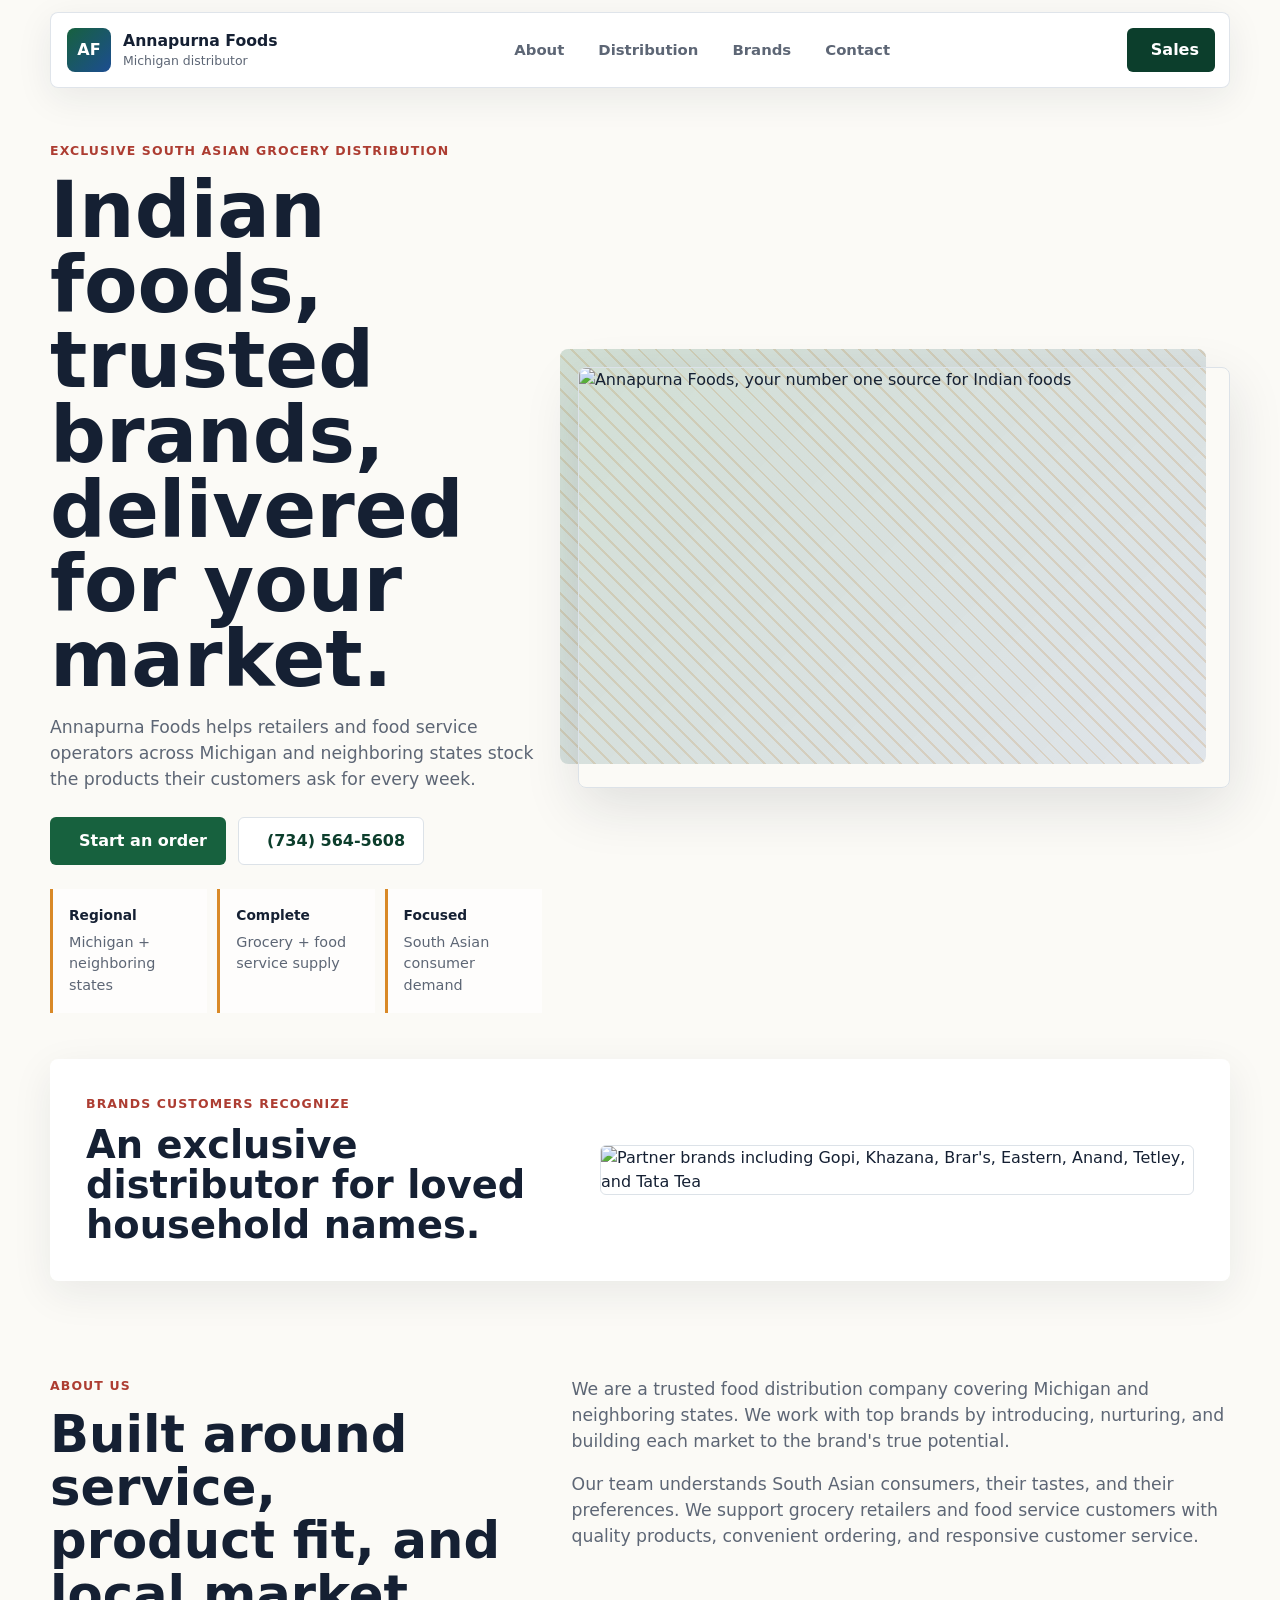
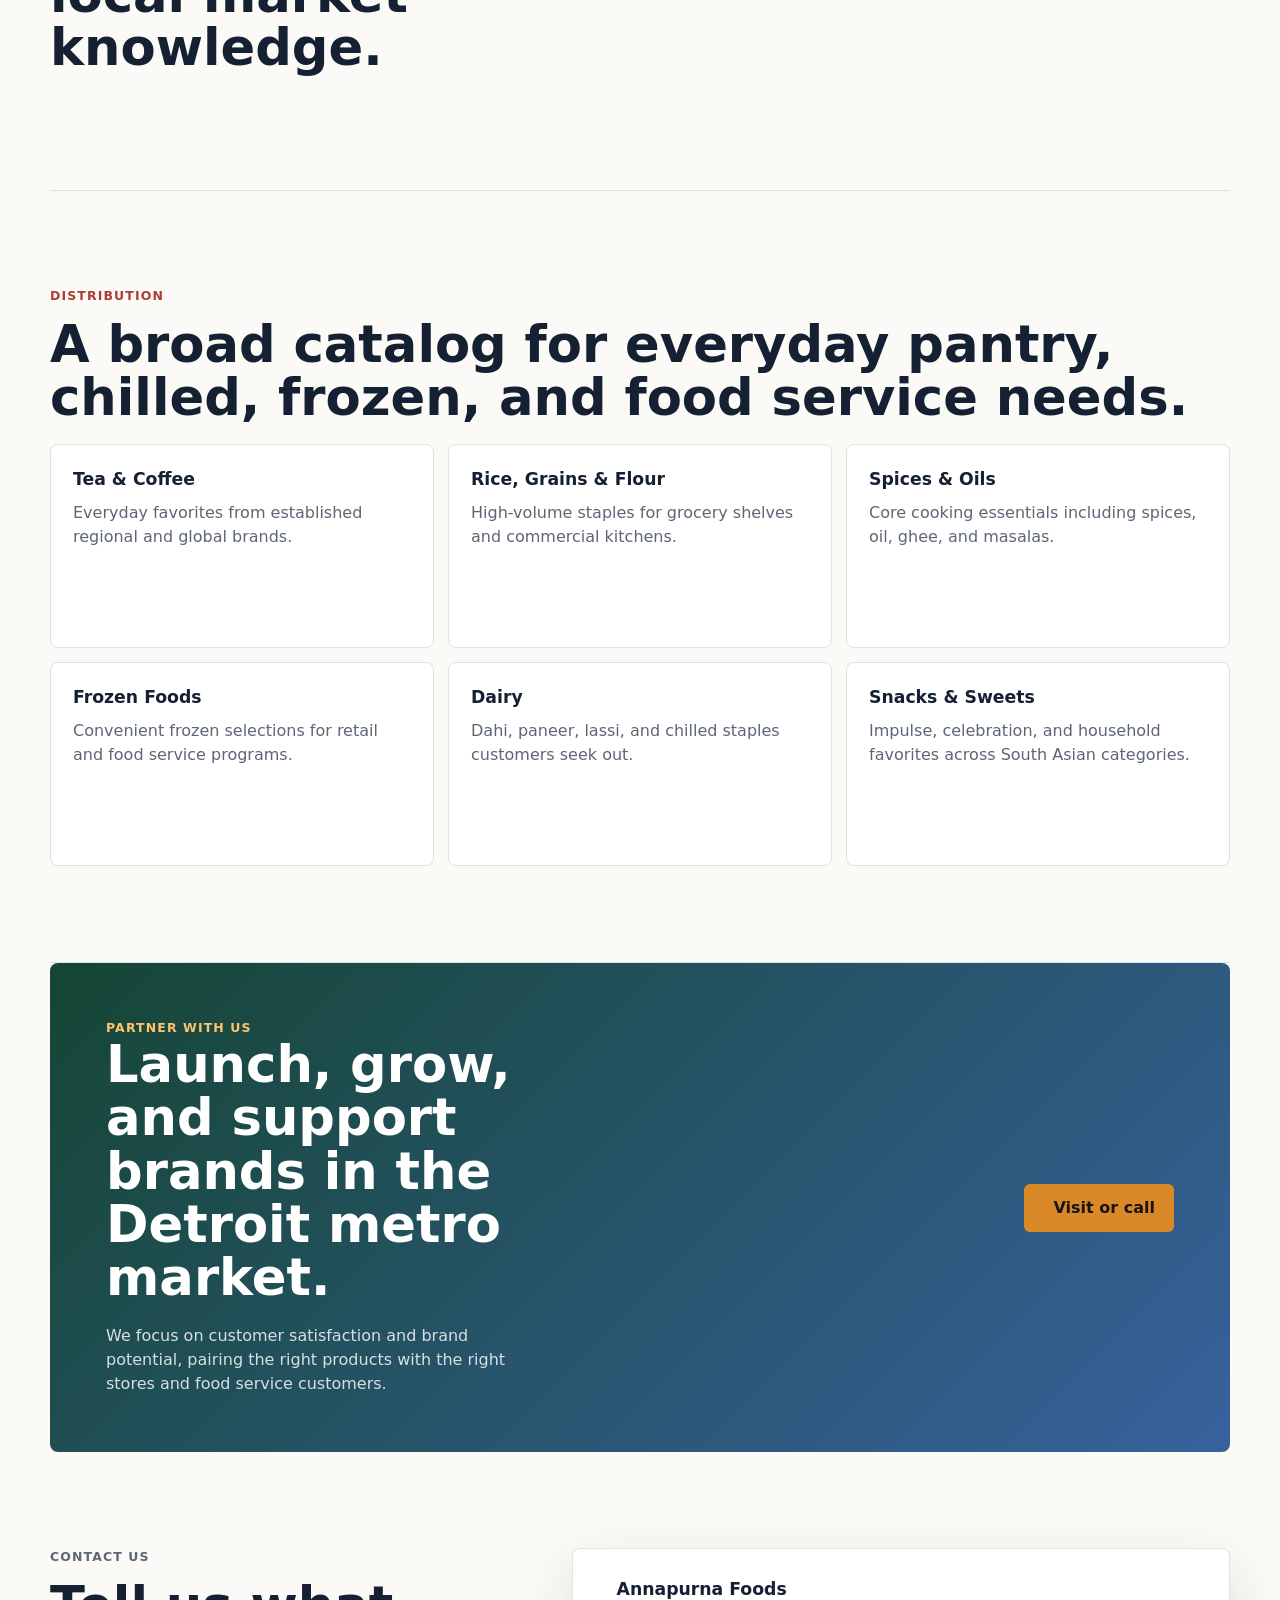
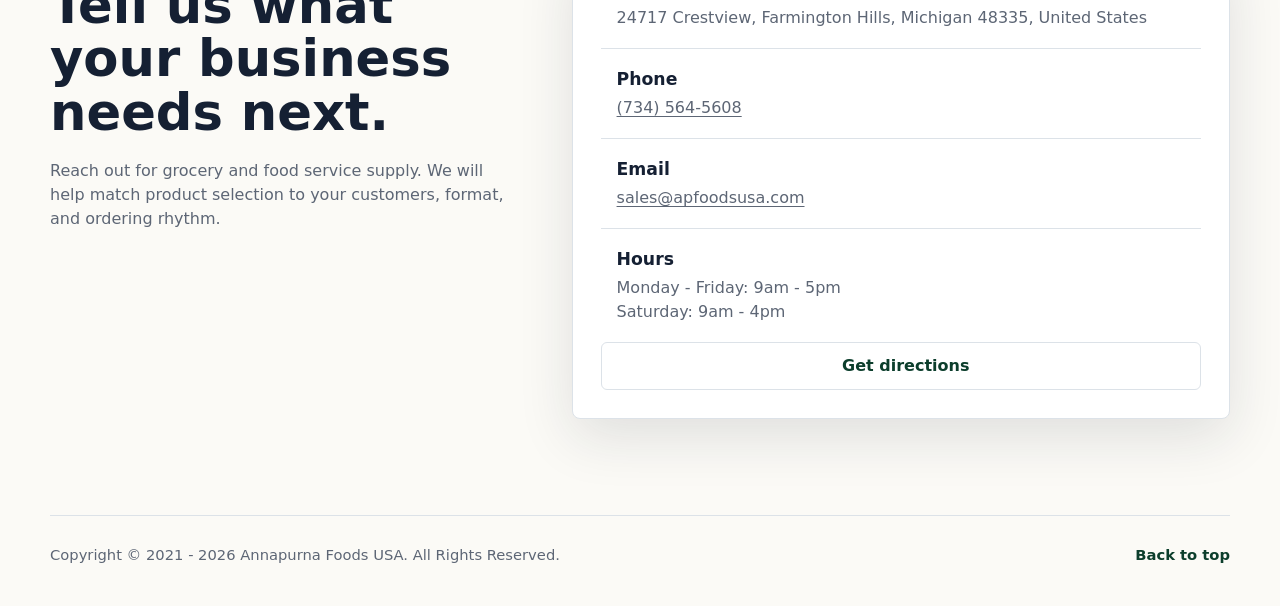
==== index.html @ 8f55b9b6 "Add files via upload" ====
<!doctype html>
<html lang="en">
  <head>
    <meta charset="utf-8" />
    <meta name="viewport" content="width=device-width, initial-scale=1" />
    <title>Annapurna Foods USA | South Asian Food Distribution</title>
    <meta
      name="description"
      content="Annapurna Foods USA distributes trusted South Asian grocery and food service brands across Michigan and neighboring states."
    />
    <link rel="preconnect" href="https://img1.wsimg.com" />
    <link rel="preconnect" href="https://unpkg.com" />
    <link rel="stylesheet" href="./styles.css" />
    <script src="https://unpkg.com/lucide@latest/dist/umd/lucide.min.js" defer></script>
    <script src="./script.js" defer></script>
  </head>
  <body>
    <header class="site-header" data-header>
      <a class="brand" href="#top" aria-label="Annapurna Foods USA home">
        <span class="brand-mark">AF</span>
        <span>
          <strong>Annapurna Foods</strong>
          <small>Michigan distributor</small>
        </span>
      </a>

      <button class="menu-toggle" type="button" aria-expanded="false" aria-controls="site-nav">
        <i data-lucide="menu" aria-hidden="true"></i>
        <span class="sr-only">Menu</span>
      </button>

      <nav class="site-nav" id="site-nav" aria-label="Primary navigation">
        <a href="#about">About</a>
        <a href="#distribution">Distribution</a>
        <a href="#partners">Brands</a>
        <a href="#contact">Contact</a>
      </nav>

      <a class="header-cta" href="mailto:sales@apfoodsusa.com">
        <i data-lucide="mail" aria-hidden="true"></i>
        Sales
      </a>
    </header>

    <main id="top">
      <section class="hero" aria-labelledby="hero-title">
        <div class="hero-copy">
          <p class="eyebrow">Exclusive South Asian grocery distribution</p>
          <h1 id="hero-title">Indian foods, trusted brands, delivered for your market.</h1>
          <p class="hero-lede">
            Annapurna Foods helps retailers and food service operators across Michigan and
            neighboring states stock the products their customers ask for every week.
          </p>
          <div class="hero-actions" aria-label="Primary actions">
            <a class="button button-primary" href="mailto:sales@apfoodsusa.com">
              <i data-lucide="send" aria-hidden="true"></i>
              Start an order
            </a>
            <a class="button button-secondary" href="tel:7345645608">
              <i data-lucide="phone" aria-hidden="true"></i>
              (734) 564-5608
            </a>
          </div>
          <dl class="hero-stats" aria-label="Service highlights">
            <div>
              <dt>Regional</dt>
              <dd>Michigan + neighboring states</dd>
            </div>
            <div>
              <dt>Complete</dt>
              <dd>Grocery + food service supply</dd>
            </div>
            <div>
              <dt>Focused</dt>
              <dd>South Asian consumer demand</dd>
            </div>
          </dl>
        </div>

        <div class="hero-media" aria-label="Annapurna Foods brand banner">
          <img
            src="https://img1.wsimg.com/isteam/ip/68af96f2-9c51-4e30-86fe-7fa40510bceb/Banner_for_Website.jpg/:/rs=w:1181,h:613"
            alt="Annapurna Foods, your number one source for Indian foods"
          />
        </div>
      </section>

      <section class="brand-strip" id="partners" aria-labelledby="partners-title">
        <div>
          <p class="eyebrow">Brands customers recognize</p>
          <h2 id="partners-title">An exclusive distributor for loved household names.</h2>
        </div>
        <img
          src="https://img1.wsimg.com/isteam/ip/68af96f2-9c51-4e30-86fe-7fa40510bceb/blob-6a2b212.png/:/cr=t:0%25,l:0%25,w:100%25,h:100%25/rs=w:1181,cg:true"
          alt="Partner brands including Gopi, Khazana, Brar's, Eastern, Anand, Tetley, and Tata Tea"
        />
      </section>

      <section class="section two-column" id="about">
        <div class="section-heading">
          <p class="eyebrow">About us</p>
          <h2>Built around service, product fit, and local market knowledge.</h2>
        </div>
        <div class="section-copy">
          <p>
            We are a trusted food distribution company covering Michigan and neighboring states.
            We work with top brands by introducing, nurturing, and building each market to the
            brand's true potential.
          </p>
          <p>
            Our team understands South Asian consumers, their tastes, and their preferences. We
            support grocery retailers and food service customers with quality products, convenient
            ordering, and responsive customer service.
          </p>
        </div>
      </section>

      <section class="section distribution" id="distribution" aria-labelledby="distribution-title">
        <div class="section-heading">
          <p class="eyebrow">Distribution</p>
          <h2 id="distribution-title">A broad catalog for everyday pantry, chilled, frozen, and food service needs.</h2>
        </div>
        <div class="category-grid" aria-label="Product categories">
          <article>
            <i data-lucide="coffee" aria-hidden="true"></i>
            <h3>Tea & Coffee</h3>
            <p>Everyday favorites from established regional and global brands.</p>
          </article>
          <article>
            <i data-lucide="wheat" aria-hidden="true"></i>
            <h3>Rice, Grains & Flour</h3>
            <p>High-volume staples for grocery shelves and commercial kitchens.</p>
          </article>
          <article>
            <i data-lucide="flame" aria-hidden="true"></i>
            <h3>Spices & Oils</h3>
            <p>Core cooking essentials including spices, oil, ghee, and masalas.</p>
          </article>
          <article>
            <i data-lucide="snowflake" aria-hidden="true"></i>
            <h3>Frozen Foods</h3>
            <p>Convenient frozen selections for retail and food service programs.</p>
          </article>
          <article>
            <i data-lucide="milk" aria-hidden="true"></i>
            <h3>Dairy</h3>
            <p>Dahi, paneer, lassi, and chilled staples customers seek out.</p>
          </article>
          <article>
            <i data-lucide="cookie" aria-hidden="true"></i>
            <h3>Snacks & Sweets</h3>
            <p>Impulse, celebration, and household favorites across South Asian categories.</p>
          </article>
        </div>
      </section>

      <section class="section partner-callout">
        <div>
          <p class="eyebrow">Partner with us</p>
          <h2>Launch, grow, and support brands in the Detroit metro market.</h2>
          <p>
            We focus on customer satisfaction and brand potential, pairing the right products with
            the right stores and food service customers.
          </p>
        </div>
        <a class="button button-primary" href="#contact">
          <i data-lucide="map-pin" aria-hidden="true"></i>
          Visit or call
        </a>
      </section>

      <section class="contact-section" id="contact" aria-labelledby="contact-title">
        <div class="contact-intro">
          <p class="eyebrow">Contact us</p>
          <h2 id="contact-title">Tell us what your business needs next.</h2>
          <p>
            Reach out for grocery and food service supply. We will help match product selection to
            your customers, format, and ordering rhythm.
          </p>
        </div>

        <div class="contact-panel">
          <div class="contact-detail">
            <i data-lucide="building-2" aria-hidden="true"></i>
            <div>
              <h3>Annapurna Foods</h3>
              <p>24717 Crestview, Farmington Hills, Michigan 48335, United States</p>
            </div>
          </div>
          <div class="contact-detail">
            <i data-lucide="phone" aria-hidden="true"></i>
            <div>
              <h3>Phone</h3>
              <a href="tel:7345645608">(734) 564-5608</a>
            </div>
          </div>
          <div class="contact-detail">
            <i data-lucide="mail" aria-hidden="true"></i>
            <div>
              <h3>Email</h3>
              <a href="mailto:sales@apfoodsusa.com">sales@apfoodsusa.com</a>
            </div>
          </div>
          <div class="contact-detail">
            <i data-lucide="clock-3" aria-hidden="true"></i>
            <div>
              <h3>Hours</h3>
              <p>Monday - Friday: 9am - 5pm<br />Saturday: 9am - 4pm</p>
            </div>
          </div>
          <a
            class="button button-secondary directions-link"
            href="https://www.google.com/maps/search/?api=1&query=24717%20Crestview%2C%20Farmington%20Hills%2C%20MI%2048335"
            target="_blank"
            rel="noreferrer"
          >
            <i data-lucide="navigation" aria-hidden="true"></i>
            Get directions
          </a>
        </div>
      </section>
    </main>

    <footer class="site-footer">
      <p>Copyright © 2021 - 2026 Annapurna Foods USA. All Rights Reserved.</p>
      <a href="#top">Back to top</a>
    </footer>
  </body>
</html>
---- styles.css ----
:root {
  --ink: #152033;
  --muted: #5d6675;
  --line: #dce2e8;
  --paper: #fbfaf6;
  --surface: #ffffff;
  --green: #17613e;
  --green-dark: #0c3e2c;
  --blue: #1c4d91;
  --saffron: #d98927;
  --red: #ad3d32;
  --shadow: 0 18px 55px rgba(21, 32, 51, 0.12);
  --max: 1180px;
}

* {
  box-sizing: border-box;
}

html {
  scroll-behavior: smooth;
}

body {
  margin: 0;
  color: var(--ink);
  background: var(--paper);
  font-family:
    Inter, ui-sans-serif, system-ui, -apple-system, BlinkMacSystemFont, "Segoe UI", sans-serif;
  line-height: 1.5;
}

img {
  display: block;
  max-width: 100%;
}

a {
  color: inherit;
  text-decoration: none;
}

.sr-only {
  position: absolute;
  width: 1px;
  height: 1px;
  padding: 0;
  margin: -1px;
  overflow: hidden;
  clip: rect(0, 0, 0, 0);
  white-space: nowrap;
  border: 0;
}

.site-header {
  position: sticky;
  top: 0;
  z-index: 10;
  display: grid;
  grid-template-columns: auto 1fr auto;
  align-items: center;
  gap: 24px;
  width: min(calc(100% - 32px), var(--max));
  min-height: 76px;
  margin: 12px auto 0;
  padding: 12px 14px 12px 16px;
  border: 1px solid rgba(220, 226, 232, 0.9);
  border-radius: 8px;
  background: rgba(255, 255, 255, 0.92);
  box-shadow: 0 10px 36px rgba(21, 32, 51, 0.08);
  backdrop-filter: blur(18px);
}

.brand,
.site-nav,
.hero-actions,
.contact-detail,
.button {
  display: flex;
  align-items: center;
}

.brand {
  gap: 12px;
}

.brand-mark {
  display: grid;
  place-items: center;
  width: 44px;
  height: 44px;
  border-radius: 8px;
  color: #fff;
  background: linear-gradient(135deg, var(--green), var(--blue));
  font-weight: 900;
  letter-spacing: 0;
}

.brand strong,
.brand small {
  display: block;
}

.brand strong {
  font-size: 0.98rem;
}

.brand small {
  color: var(--muted);
  font-size: 0.78rem;
}

.site-nav {
  justify-content: center;
  gap: 10px;
}

.site-nav a {
  padding: 9px 12px;
  border-radius: 6px;
  color: var(--muted);
  font-size: 0.93rem;
  font-weight: 700;
}

.site-nav a:hover,
.site-nav a:focus-visible {
  color: var(--green-dark);
  background: #eef5ef;
}

.header-cta {
  display: inline-flex;
  align-items: center;
  gap: 8px;
  min-height: 44px;
  padding: 0 16px;
  border-radius: 6px;
  color: #fff;
  background: var(--green-dark);
  font-weight: 800;
}

.menu-toggle {
  display: none;
  place-items: center;
  width: 44px;
  height: 44px;
  border: 1px solid var(--line);
  border-radius: 6px;
  background: var(--surface);
  color: var(--ink);
}

.hero {
  display: grid;
  grid-template-columns: minmax(0, 0.86fr) minmax(360px, 1.14fr);
  gap: 36px;
  align-items: center;
  width: min(calc(100% - 32px), var(--max));
  min-height: min(690px, calc(100vh - 108px));
  margin: 20px auto 0;
  padding: 34px 0 46px;
}

.eyebrow {
  margin: 0 0 12px;
  color: var(--red);
  font-size: 0.78rem;
  font-weight: 900;
  letter-spacing: 0.09em;
  text-transform: uppercase;
}

h1,
h2,
h3,
p {
  margin-top: 0;
}

h1 {
  max-width: 12ch;
  margin-bottom: 18px;
  font-size: clamp(2.9rem, 6.1vw, 4.95rem);
  line-height: 0.96;
  letter-spacing: 0;
}

h2 {
  margin-bottom: 20px;
  font-size: clamp(2rem, 4vw, 3.4rem);
  line-height: 1.04;
  letter-spacing: 0;
}

h3 {
  margin-bottom: 8px;
  font-size: 1.08rem;
}

.hero-lede {
  max-width: 650px;
  color: var(--muted);
  font-size: 1.08rem;
}

.hero-actions {
  flex-wrap: wrap;
  gap: 12px;
  margin: 24px 0;
}

.button {
  justify-content: center;
  gap: 10px;
  min-height: 48px;
  padding: 0 18px;
  border: 1px solid transparent;
  border-radius: 6px;
  font-weight: 900;
}

.button-primary {
  color: #fff;
  background: var(--green);
}

.button-primary:hover,
.button-primary:focus-visible {
  background: var(--green-dark);
}

.button-secondary {
  color: var(--green-dark);
  background: var(--surface);
  border-color: var(--line);
}

.button-secondary:hover,
.button-secondary:focus-visible {
  border-color: var(--green);
  background: #eef5ef;
}

.hero-stats {
  display: grid;
  grid-template-columns: repeat(3, 1fr);
  gap: 10px;
  margin: 0;
}

.hero-stats div {
  min-height: 94px;
  padding: 16px;
  border-left: 3px solid var(--saffron);
  background: rgba(255, 255, 255, 0.72);
}

.hero-stats dt {
  color: var(--ink);
  font-size: 0.86rem;
  font-weight: 900;
}

.hero-stats dd {
  margin: 6px 0 0;
  color: var(--muted);
  font-size: 0.9rem;
}

.hero-media {
  position: relative;
}

.hero-media::before {
  position: absolute;
  inset: -18px 24px 24px -18px;
  z-index: -1;
  content: "";
  border-radius: 8px;
  background:
    linear-gradient(135deg, rgba(23, 97, 62, 0.18), rgba(28, 77, 145, 0.12)),
    repeating-linear-gradient(45deg, rgba(217, 137, 39, 0.2) 0 2px, transparent 2px 12px);
}

.hero-media img {
  width: 100%;
  aspect-ratio: 1.55;
  object-fit: cover;
  border-radius: 8px;
  border: 1px solid var(--line);
  box-shadow: var(--shadow);
}

.brand-strip,
.section,
.contact-section,
.site-footer {
  width: min(calc(100% - 32px), var(--max));
  margin-inline: auto;
}

.brand-strip {
  display: grid;
  grid-template-columns: minmax(260px, 0.9fr) minmax(340px, 1.1fr);
  gap: 28px;
  align-items: center;
  padding: 36px;
  border-radius: 8px;
  background: var(--surface);
  box-shadow: 0 12px 40px rgba(21, 32, 51, 0.08);
}

.brand-strip h2 {
  margin-bottom: 0;
  font-size: clamp(1.7rem, 3vw, 2.55rem);
}

.brand-strip img {
  width: 100%;
  border: 1px solid var(--line);
  border-radius: 6px;
  background: #fff;
}

.section {
  padding: 96px 0;
}

.two-column,
.partner-callout,
.contact-section {
  display: grid;
  grid-template-columns: minmax(260px, 0.82fr) minmax(320px, 1.18fr);
  gap: 64px;
  align-items: start;
}

.section-copy {
  color: var(--muted);
  font-size: 1.08rem;
}

.distribution {
  border-top: 1px solid var(--line);
  border-bottom: 1px solid var(--line);
}

.category-grid {
  display: grid;
  grid-template-columns: repeat(3, 1fr);
  gap: 14px;
}

.category-grid article {
  min-height: 204px;
  padding: 22px;
  border: 1px solid var(--line);
  border-radius: 8px;
  background: var(--surface);
}

.category-grid svg,
.contact-detail svg {
  width: 28px;
  height: 28px;
  color: var(--green);
}

.category-grid p,
.contact-detail p,
.contact-detail a,
.partner-callout p,
.contact-intro p {
  color: var(--muted);
}

.partner-callout {
  align-items: center;
  padding: 56px;
  border-radius: 8px;
  color: #fff;
  background:
    linear-gradient(135deg, rgba(12, 62, 44, 0.96), rgba(28, 77, 145, 0.88)),
    url("https://img1.wsimg.com/isteam/ip/68af96f2-9c51-4e30-86fe-7fa40510bceb/Banner_for_Website.jpg/:/rs=w:1181,h:613");
  background-position: center;
  background-size: cover;
}

.partner-callout h2 {
  max-width: 780px;
}

.partner-callout p {
  max-width: 680px;
  margin-bottom: 0;
  color: rgba(255, 255, 255, 0.82);
}

.partner-callout .eyebrow {
  color: #ffc36e;
}

.partner-callout .button {
  justify-self: end;
  background: var(--saffron);
  color: #18140f;
}

.contact-section {
  padding: 96px 0;
}

.contact-panel {
  display: grid;
  gap: 18px;
  padding: 28px;
  border: 1px solid var(--line);
  border-radius: 8px;
  background: var(--surface);
  box-shadow: var(--shadow);
}

.contact-detail {
  align-items: flex-start;
  gap: 16px;
  padding-bottom: 18px;
  border-bottom: 1px solid var(--line);
}

.contact-detail:last-of-type {
  padding-bottom: 0;
  border-bottom: 0;
}

.contact-detail h3 {
  margin-bottom: 3px;
}

.contact-detail p {
  margin-bottom: 0;
}

.contact-detail a {
  text-decoration: underline;
  text-underline-offset: 3px;
}

.directions-link {
  width: 100%;
}

.site-footer {
  display: flex;
  justify-content: space-between;
  gap: 16px;
  padding: 28px 0 40px;
  color: var(--muted);
  border-top: 1px solid var(--line);
  font-size: 0.92rem;
}

.site-footer p {
  margin: 0;
}

.site-footer a {
  color: var(--green-dark);
  font-weight: 900;
}

svg {
  flex: 0 0 auto;
}

@media (max-width: 940px) {
  .site-header {
    grid-template-columns: auto auto;
  }

  .menu-toggle {
    display: grid;
    justify-self: end;
  }

  .site-nav,
  .header-cta {
    display: none;
  }

  .site-header.is-open .site-nav {
    display: grid;
    grid-column: 1 / -1;
    justify-content: stretch;
    gap: 4px;
    padding-top: 10px;
    border-top: 1px solid var(--line);
  }

  .site-header.is-open .site-nav a {
    padding: 12px;
  }

  .hero,
  .brand-strip,
  .two-column,
  .partner-callout,
  .contact-section {
    grid-template-columns: 1fr;
  }

  .hero {
    min-height: auto;
    padding-top: 30px;
  }

  h1 {
    max-width: 12ch;
  }

  .brand-strip,
  .partner-callout {
    padding: 28px;
  }

  .partner-callout .button {
    justify-self: start;
  }

  .section,
  .contact-section {
    padding: 72px 0;
  }

  .category-grid {
    grid-template-columns: repeat(2, 1fr);
  }
}

@media (max-width: 640px) {
  .site-header,
  .hero,
  .brand-strip,
  .section,
  .contact-section,
  .site-footer {
    width: min(calc(100% - 20px), var(--max));
  }

  .brand small {
    display: none;
  }

  h1 {
    font-size: clamp(2.65rem, 16vw, 4.2rem);
  }

  h2 {
    font-size: 2rem;
  }

  .hero-stats,
  .category-grid {
    grid-template-columns: 1fr;
  }

  .hero-actions .button {
    width: 100%;
  }

  .hero-media::before {
    inset: -10px 10px 14px -10px;
  }

  .brand-strip,
  .partner-callout,
  .contact-panel {
    padding: 20px;
  }

  .category-grid article {
    min-height: auto;
  }

  .site-footer {
    display: grid;
  }
}
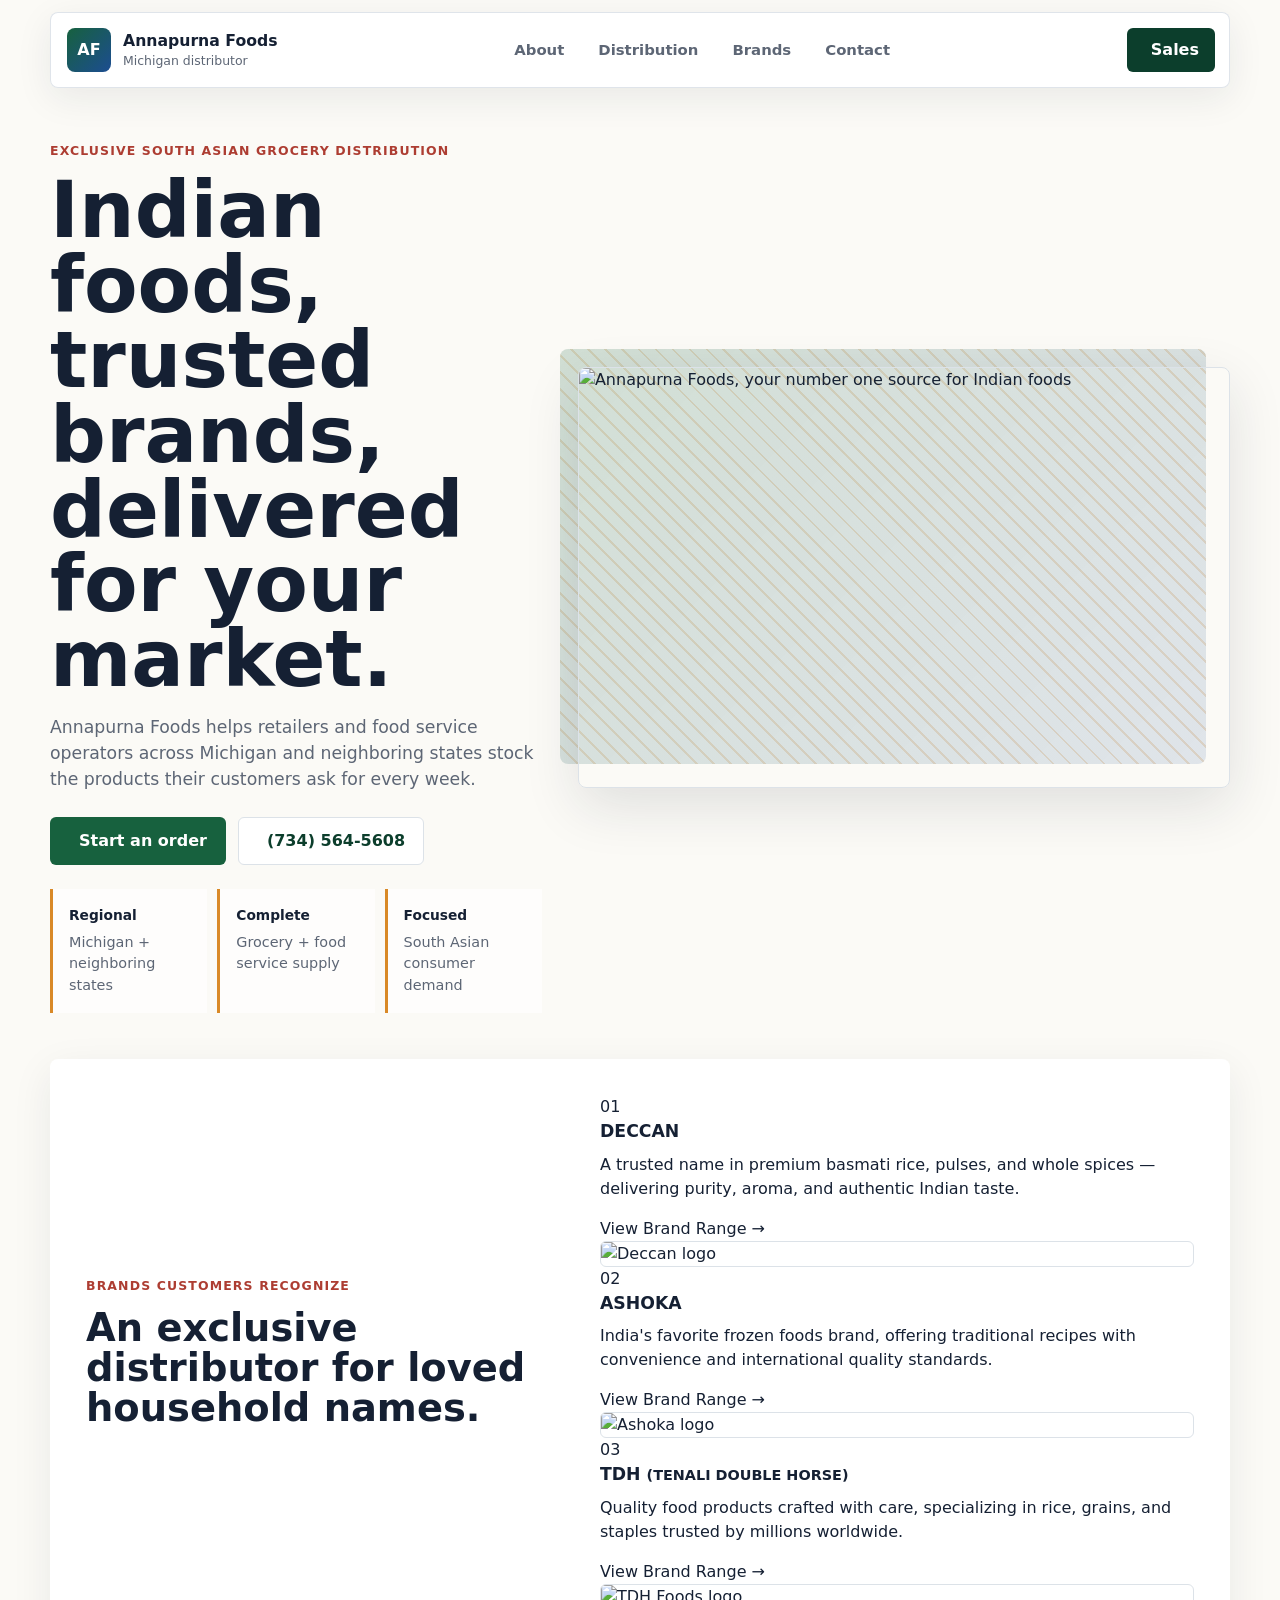
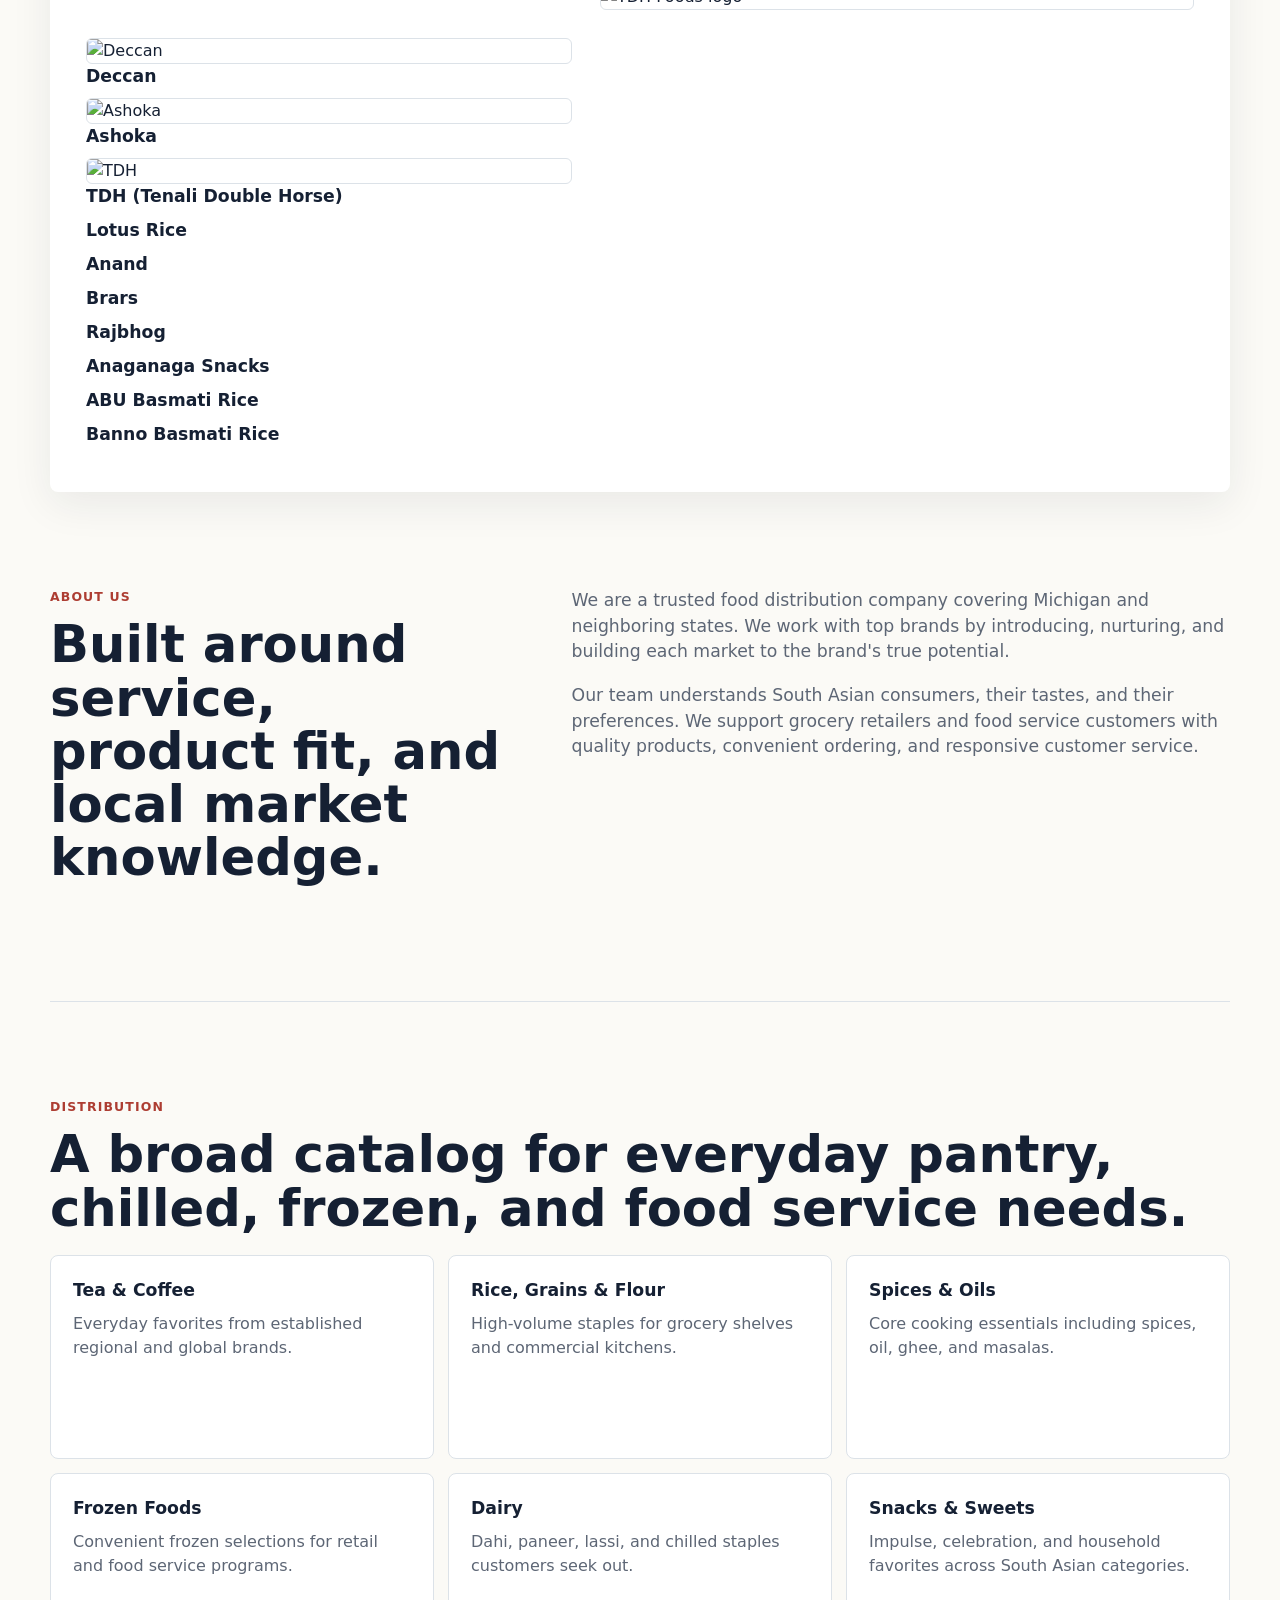
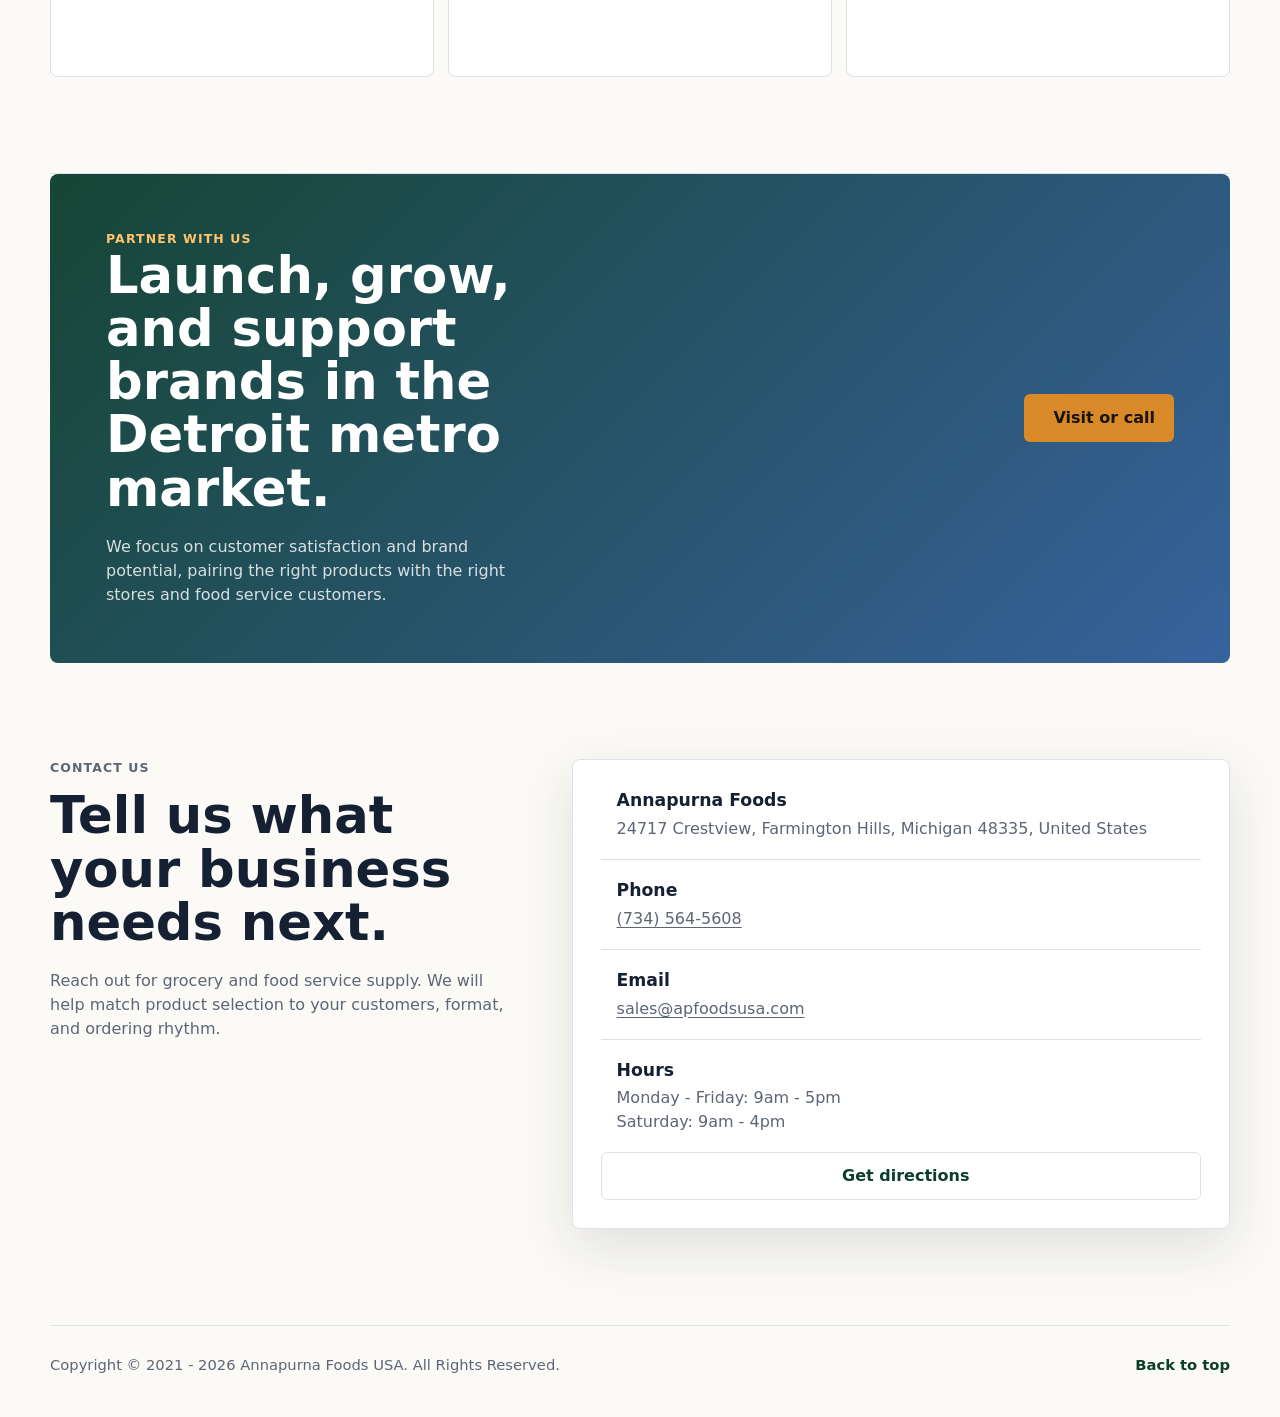
==== commit 5c201575: "Update index.html" ====
--- a/index.html
+++ b/index.html
@@ -90,10 +90,117 @@
           <p class="eyebrow">Brands customers recognize</p>
           <h2 id="partners-title">An exclusive distributor for loved household names.</h2>
         </div>
-        <img
-          src="https://img1.wsimg.com/isteam/ip/68af96f2-9c51-4e30-86fe-7fa40510bceb/blob-6a2b212.png/:/cr=t:0%25,l:0%25,w:100%25,h:100%25/rs=w:1181,cg:true"
-          alt="Partner brands including Gopi, Khazana, Brar's, Eastern, Anand, Tetley, and Tata Tea"
-        />
+
+        <div class="featured-brand-stack">
+          <article class="featured-brand-card is-active">
+            <div class="featured-brand-content">
+              <div class="featured-brand-copy">
+                <span class="brand-rank">01</span>
+                <h3>DECCAN</h3>
+                <div class="brand-divider"></div>
+                <p>
+                  A trusted name in premium basmati rice, pulses, and whole spices — delivering purity,
+                  aroma, and authentic Indian taste.
+                </p>
+                <a href="#" class="brand-link">
+                  View Brand Range
+                  <span>→</span>
+                </a>
+              </div>
+              <div class="featured-brand-image">
+                <img
+                  class="featured-brand-logo"
+                  src="images.jpeg"
+                  alt="Deccan logo"
+                />
+              </div>
+            </div>
+          </article>
+          <article class="featured-brand-card">
+            <div class="featured-brand-content">
+              <div class="featured-brand-copy">
+                <span class="brand-rank">02</span>
+                <h3>ASHOKA</h3>
+                <div class="brand-divider"></div>
+                <p>
+                  India's favorite frozen foods brand, offering traditional recipes with convenience and
+                  international quality standards.
+                </p>
+                <a href="#" class="brand-link">
+                  View Brand Range
+                  <span>→</span>
+                </a>
+              </div>
+              <div class="featured-brand-image">
+                <img
+                  class="featured-brand-logo"
+                  src="ashoka_logo_hr.webp"
+                  alt="Ashoka logo"
+                />
+              </div>
+            </div>
+          </article>
+          <article class="featured-brand-card">
+            <div class="featured-brand-content">
+              <div class="featured-brand-copy">
+                <span class="brand-rank">03</span>
+                <h3>TDH <small>(TENALI DOUBLE HORSE)</small></h3>
+                <div class="brand-divider"></div>
+                <p>
+                  Quality food products crafted with care, specializing in rice, grains, and staples trusted
+                  by millions worldwide.
+                </p>
+                <a href="#" class="brand-link">
+                  View Brand Range
+                  <span>→</span>
+                </a>
+              </div>
+              <div class="featured-brand-image">
+                <img
+                  class="featured-brand-logo tdh-logo"
+                  src="image-removebg-preview-Picsart-AiImageEnhancer.png"
+                  alt="TDH Foods logo"
+                />
+              </div>
+            </div>
+          </article>
+        </div>
+
+        <div class="more-brands-grid">
+          <article>
+            <img src="images.jpeg" alt="Deccan" />
+            <h3>Deccan</h3>
+          </article>
+          <article>
+            <img src="ashoka_logo_hr.webp" alt="Ashoka" />
+            <h3>Ashoka</h3>
+          </article>
+          <article>
+            <img src="image-removebg-preview-Picsart-AiImageEnhancer.png" alt="TDH" />
+            <h3>TDH (Tenali Double Horse)</h3>
+          </article>
+          <article>
+            <h3>Lotus Rice</h3>
+          </article>
+          <article>
+            <h3>Anand</h3>
+          </article>
+          <article>
+            <h3>Brars</h3>
+          </article>
+          <article>
+            <h3>Rajbhog</h3>
+          </article>
+          <article>
+            <h3>Anaganaga Snacks</h3>
+          </article>
+          <article>
+            <h3>ABU Basmati Rice</h3>
+          </article>
+          <article>
+            <h3>Banno Basmati Rice</h3>
+          </article>
+        </div>
       </section>
 
       <section class="section two-column" id="about">
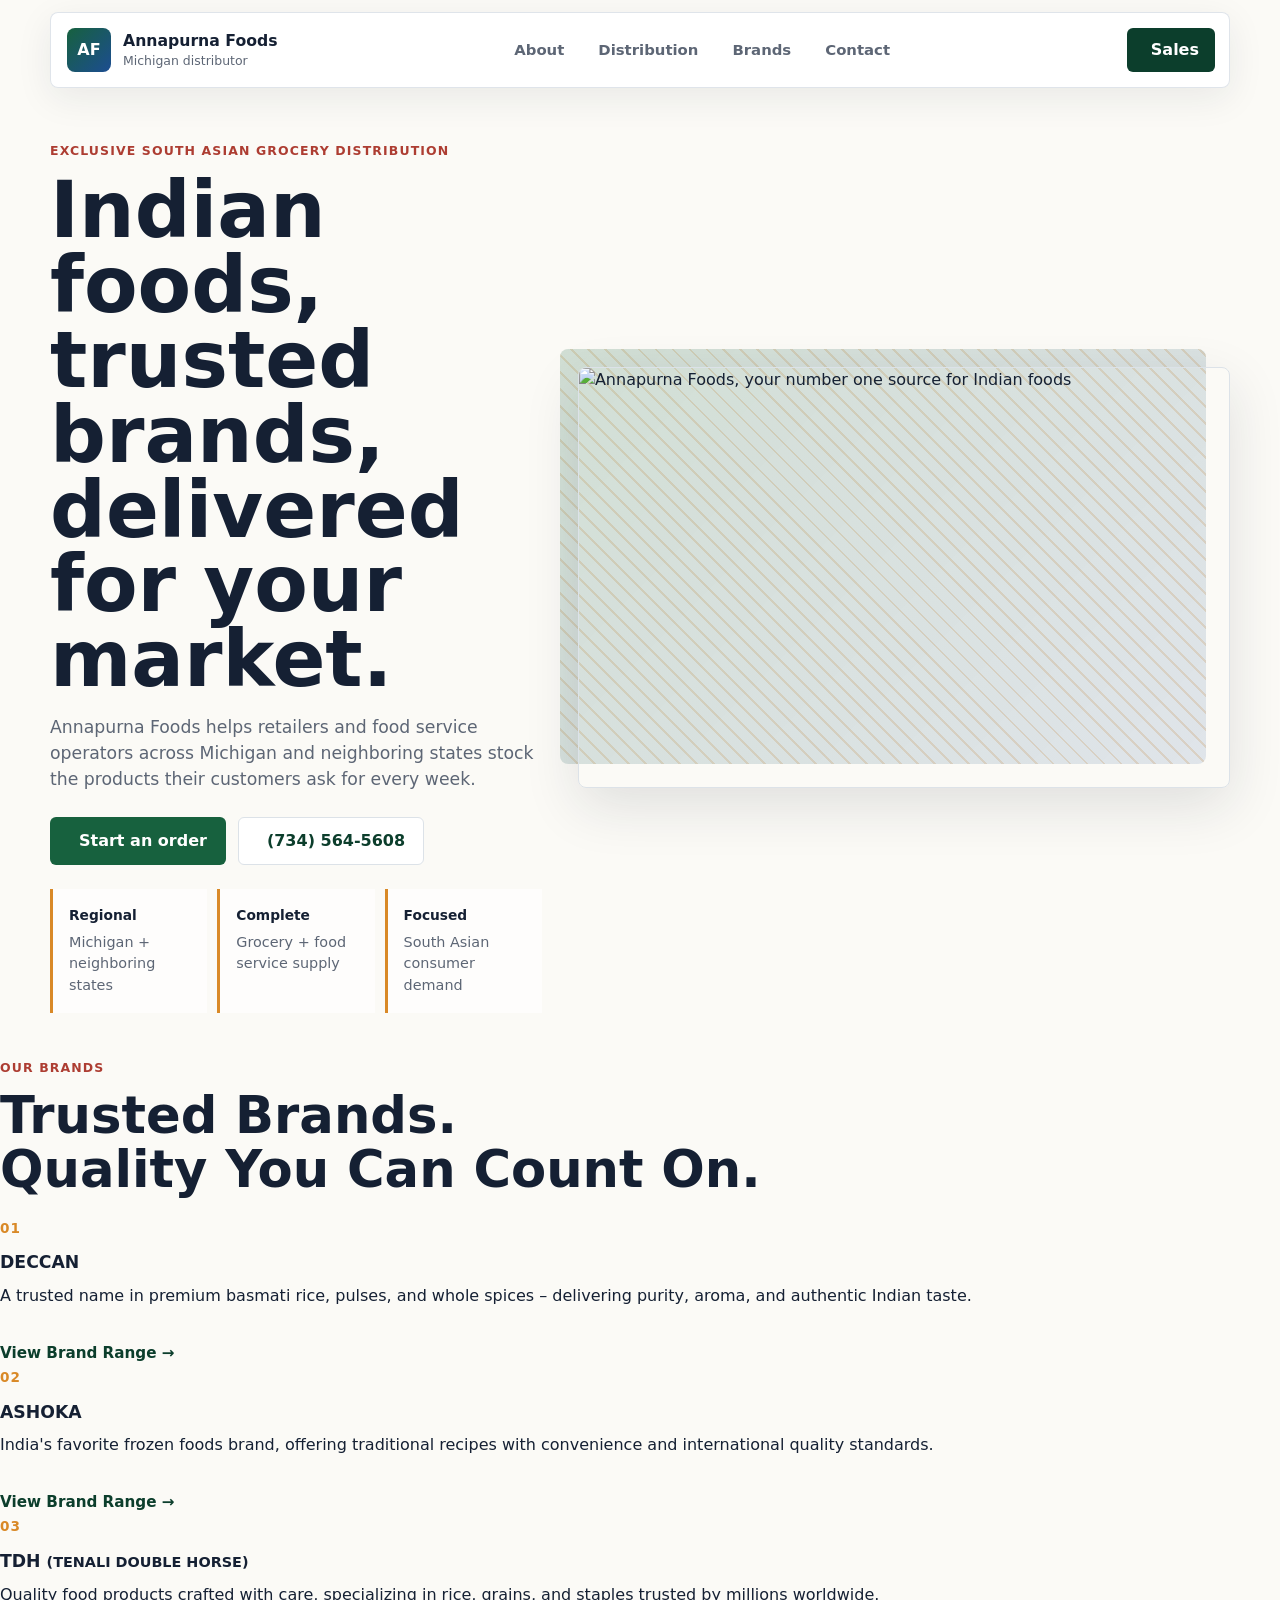
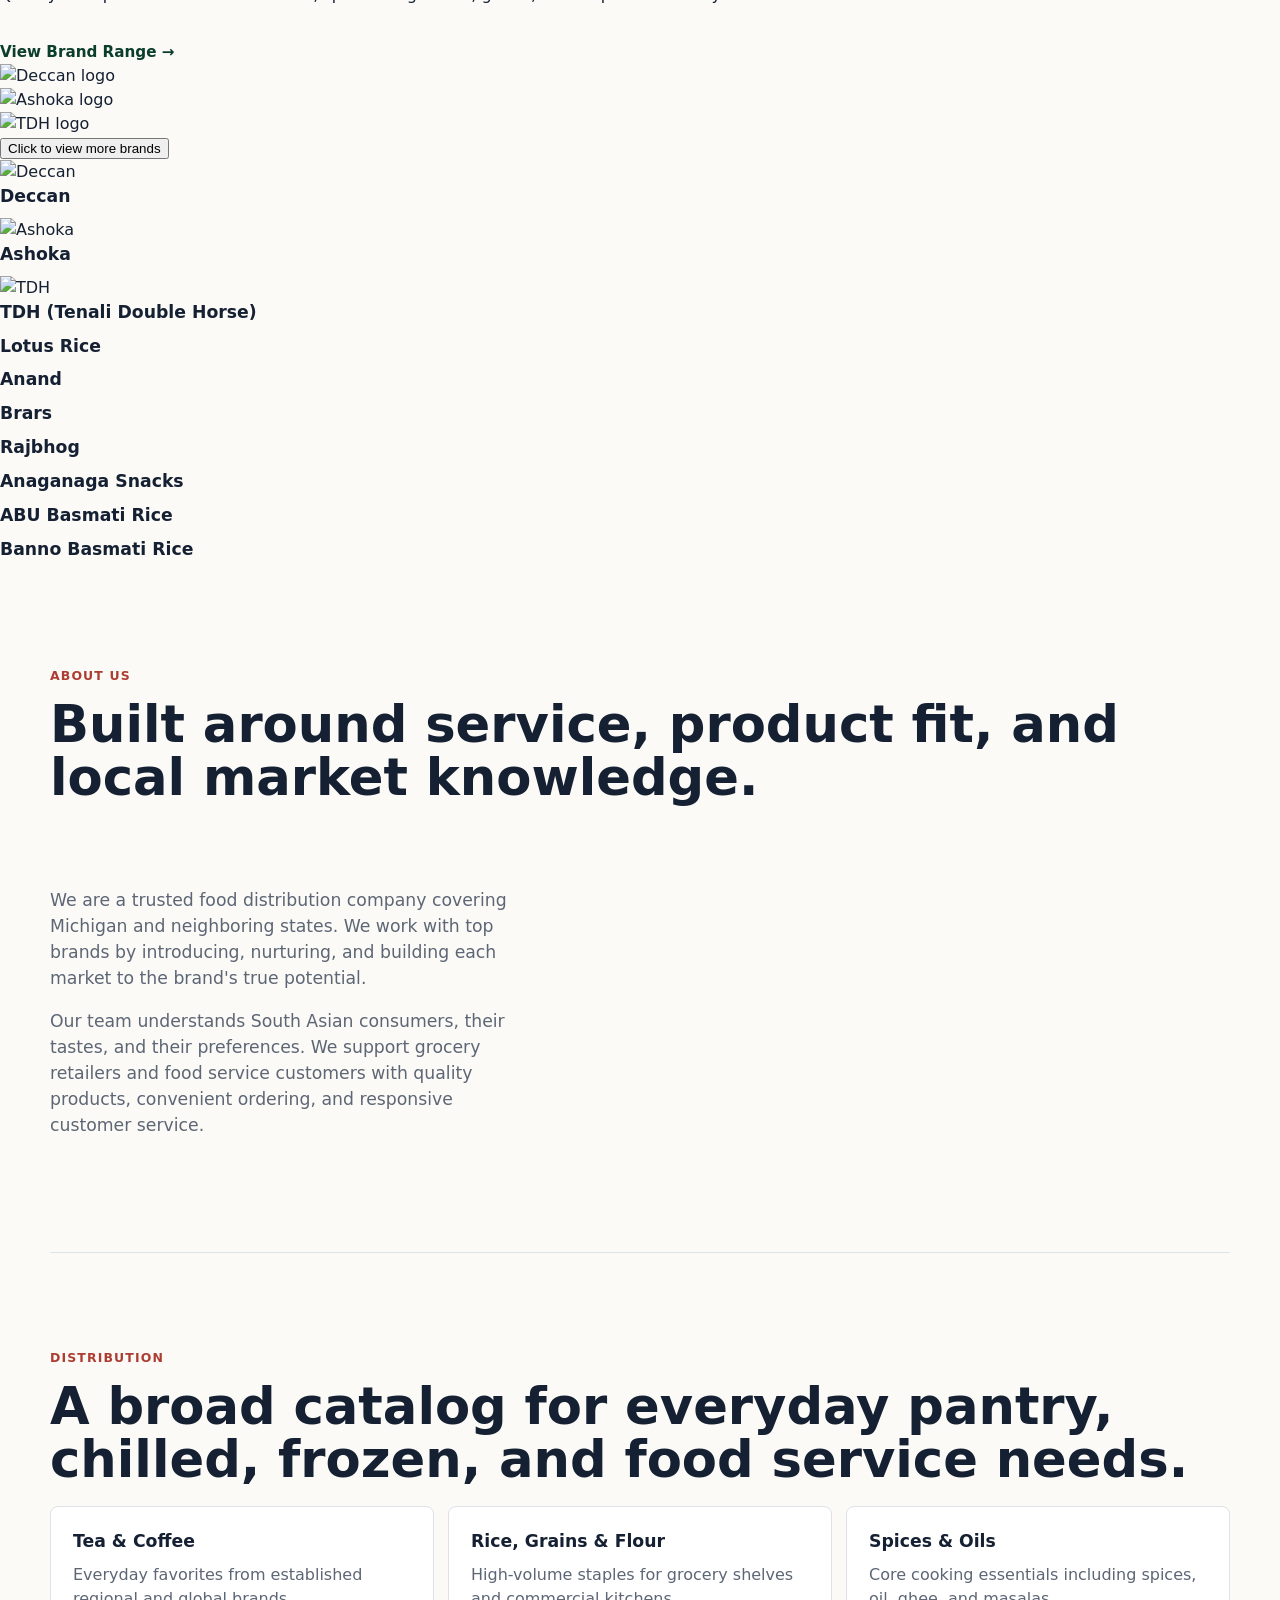
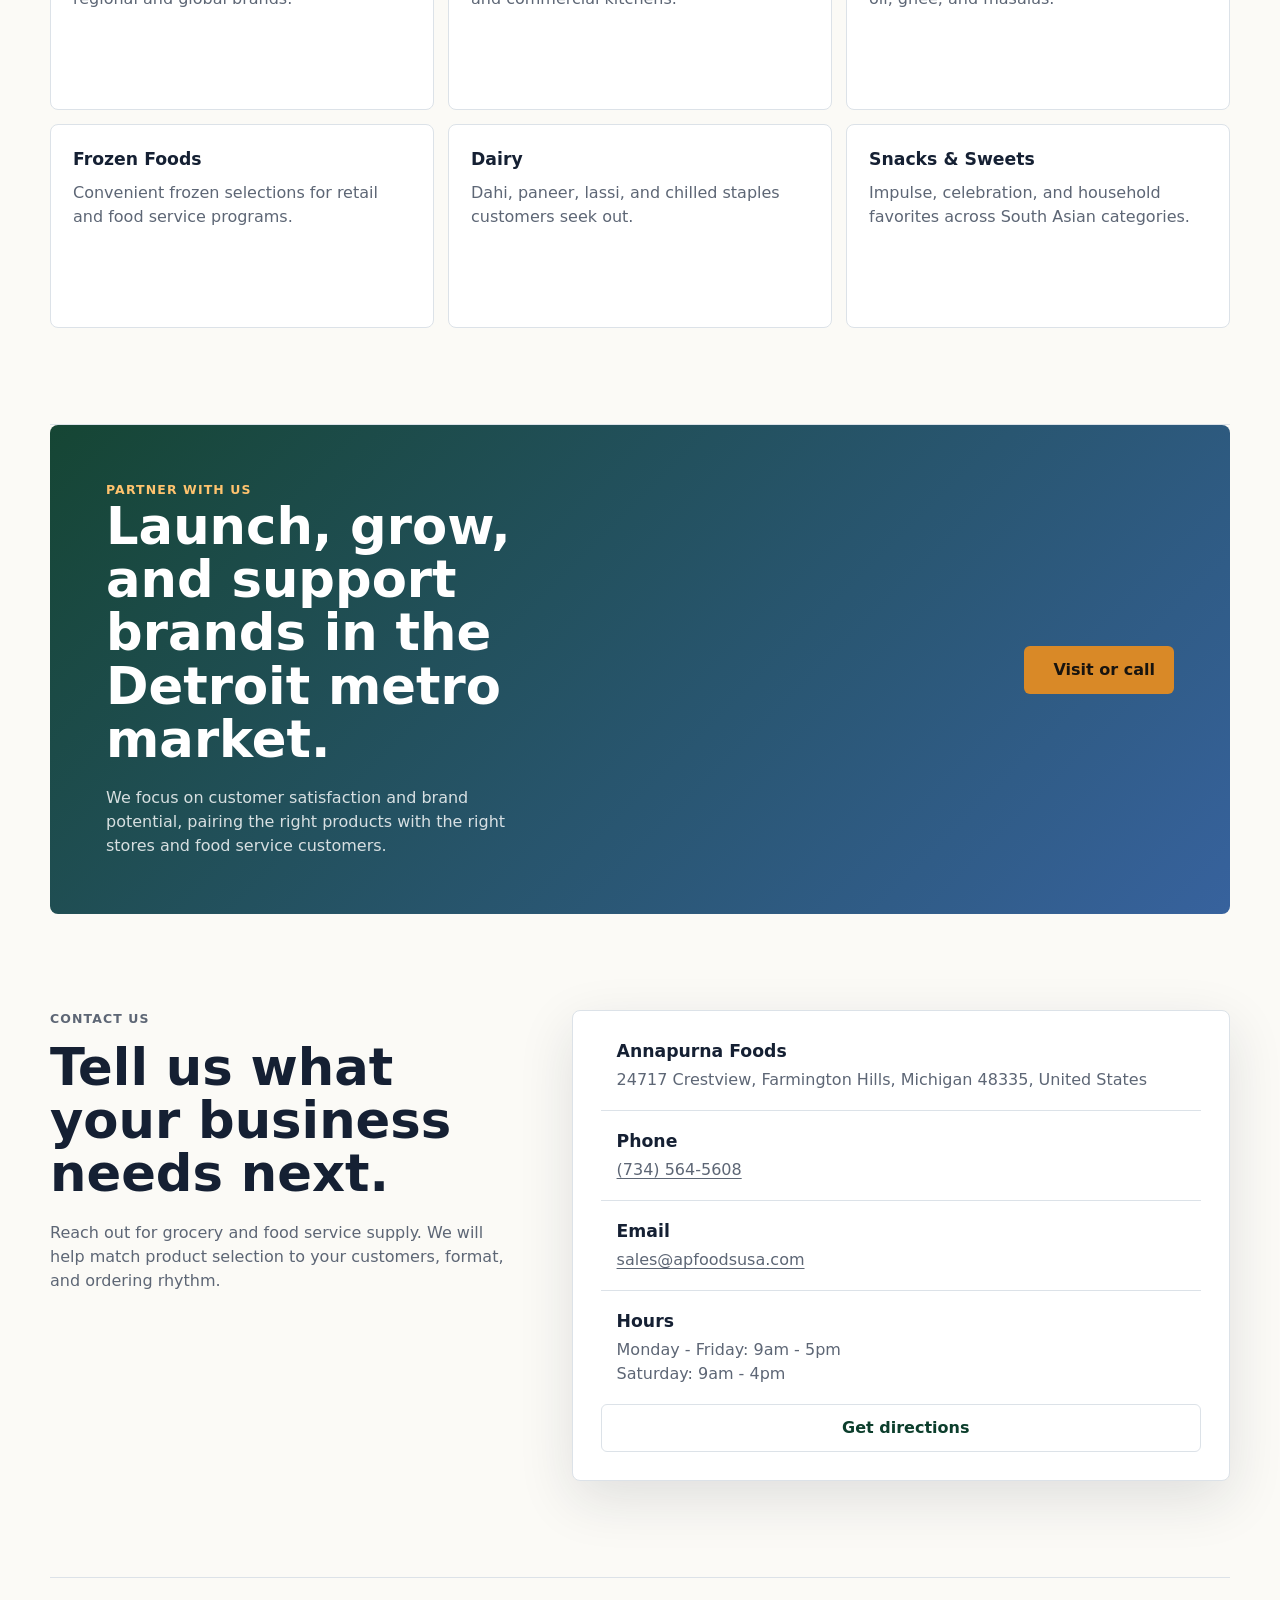
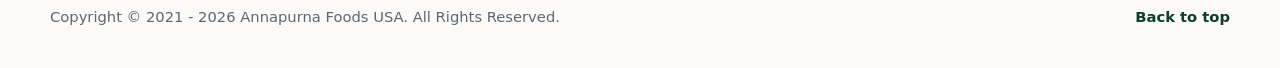
==== commit a428ee20: "Redesign brand section to match reference layout" ====
--- a/index.html
+++ b/index.html
@@ -85,88 +85,67 @@
         </div>
       </section>
 
-      <section class="brand-strip" id="partners" aria-labelledby="partners-title">
-        <div>
-          <p class="eyebrow">Brands customers recognize</p>
-          <h2 id="partners-title">An exclusive distributor for loved household names.</h2>
-        </div>
-
-        <div class="featured-brand-stack">
-          <article class="featured-brand-card is-active">
-            <div class="featured-brand-content">
-              <div class="featured-brand-copy">
+      <section class="brand-section" id="partners" aria-labelledby="partners-title">
+        <div class="brand-intro">
+          <p class="eyebrow">Our Brands</p>
+          <h2 id="partners-title">Trusted Brands.<br />Quality You Can Count On.</h2>
+        </div>
+
+        <div class="featured-brands-container">
+          <div class="featured-brands-list">
+            <article class="featured-brand-item">
+              <div class="brand-header">
                 <span class="brand-rank">01</span>
                 <h3>DECCAN</h3>
-                <div class="brand-divider"></div>
-                <p>
-                  A trusted name in premium basmati rice, pulses, and whole spices — delivering purity,
-                  aroma, and authentic Indian taste.
-                </p>
-                <a href="#" class="brand-link">
-                  View Brand Range
-                  <span>→</span>
-                </a>
               </div>
-              <div class="featured-brand-image">
-                <img
-                  class="featured-brand-logo"
-                  src="images.jpeg"
-                  alt="Deccan logo"
-                />
-              </div>
-            </div>
-          </article>
-          <article class="featured-brand-card">
-            <div class="featured-brand-content">
-              <div class="featured-brand-copy">
+              <p>
+                A trusted name in premium basmati rice, pulses, and whole spices – delivering purity, aroma, and authentic Indian taste.
+              </p>
+              <a href="#" class="brand-link">View Brand Range →</a>
+            </article>
+
+            <article class="featured-brand-item">
+              <div class="brand-header">
                 <span class="brand-rank">02</span>
                 <h3>ASHOKA</h3>
-                <div class="brand-divider"></div>
-                <p>
-                  India's favorite frozen foods brand, offering traditional recipes with convenience and
-                  international quality standards.
-                </p>
-                <a href="#" class="brand-link">
-                  View Brand Range
-                  <span>→</span>
-                </a>
               </div>
-              <div class="featured-brand-image">
-                <img
-                  class="featured-brand-logo"
-                  src="ashoka_logo_hr.webp"
-                  alt="Ashoka logo"
-                />
-              </div>
-            </div>
-          </article>
-          <article class="featured-brand-card">
-            <div class="featured-brand-content">
-              <div class="featured-brand-copy">
+              <p>
+                India's favorite frozen foods brand, offering traditional recipes with convenience and international quality standards.
+              </p>
+              <a href="#" class="brand-link">View Brand Range →</a>
+            </article>
+
+            <article class="featured-brand-item">
+              <div class="brand-header">
                 <span class="brand-rank">03</span>
                 <h3>TDH <small>(TENALI DOUBLE HORSE)</small></h3>
-                <div class="brand-divider"></div>
-                <p>
-                  Quality food products crafted with care, specializing in rice, grains, and staples trusted
-                  by millions worldwide.
-                </p>
-                <a href="#" class="brand-link">
-                  View Brand Range
-                  <span>→</span>
-                </a>
               </div>
-              <div class="featured-brand-image">
-                <img
-                  class="featured-brand-logo tdh-logo"
-                  src="image-removebg-preview-Picsart-AiImageEnhancer.png"
-                  alt="TDH Foods logo"
-                />
-              </div>
-            </div>
-          </article>
-        </div>
-
-        <div class="more-brands-grid">
+              <p>
+                Quality food products crafted with care, specializing in rice, grains, and staples trusted by millions worldwide.
+              </p>
+              <a href="#" class="brand-link">View Brand Range →</a>
+            </article>
+          </div>
+
+          <div class="featured-brands-images">
+            <div class="brand-image-slot">
+              <img src="images.jpeg" alt="Deccan logo" class="brand-logo" />
+            </div>
+            <div class="brand-image-slot">
+              <img src="ashoka_logo_hr.webp" alt="Ashoka logo" class="brand-logo" />
+            </div>
+            <div class="brand-image-slot">
+              <img src="image-removebg-preview-Picsart-AiImageEnhancer.png" alt="TDH logo" class="brand-logo" />
+            </div>
+          </div>
+        </div>
+
+        <button class="view-more-toggle" id="view-more-btn" aria-expanded="false">
+          <i data-lucide="chevron-down" aria-hidden="true"></i>
+          <span>Click to view more brands</span>
+        </button>
+
+        <div class="all-brands-grid" id="all-brands">
           <article>
             <img src="images.jpeg" alt="Deccan" />
             <h3>Deccan</h3>
--- a/styles.css
+++ b/styles.css
@@ -324,6 +324,146 @@
   background: #fff;
 }
 
+.featured-brand-stack {
+  display: grid;
+  gap: 24px;
+  margin-top: 32px;
+}
+
+.featured-brand-card {
+  display: none;
+  border-radius: 12px;
+  overflow: hidden;
+  border: 1px solid rgba(21, 32, 51, 0.08);
+}
+
+.featured-brand-card.is-active {
+  display: block;
+}
+
+.featured-brand-content {
+  display: grid;
+  grid-template-columns: 1fr 420px;
+  align-items: center;
+  gap: 40px;
+  padding: 40px;
+}
+
+.featured-brand-copy {
+  padding-right: 30px;
+}
+
+.featured-brand-image {
+  display: flex;
+  align-items: center;
+  justify-content: center;
+  min-height: 260px;
+  border-left: 1px solid rgba(255, 255, 255, 0.12);
+}
+
+.featured-brand-card {
+  background: #ffffff;
+  color: var(--green-dark);
+}
+
+.featured-brand-card p {
+  color: #4d5a67;
+  line-height: 1.6;
+}
+
+.featured-brand-card h3 {
+  color: var(--green-dark);
+  font-size: clamp(2rem, 4vw, 3.5rem);
+  margin-bottom: 16px;
+}
+
+.featured-brand-card h3 small {
+  font-size: 0.45em;
+  font-weight: 600;
+}
+
+.brand-rank {
+  display: inline-block;
+  color: var(--saffron);
+  font-size: 0.85rem;
+  font-weight: 900;
+  letter-spacing: 0.08em;
+  margin-bottom: 12px;
+}
+
+.brand-divider {
+  width: 42px;
+  height: 3px;
+  margin: 18px 0 20px;
+  border-radius: 999px;
+  background: #d7a24f;
+}
+
+.brand-link {
+  display: inline-flex;
+  align-items: center;
+  gap: 8px;
+  margin-top: 18px;
+  color: var(--green-dark);
+  font-weight: 800;
+  font-size: 0.95rem;
+}
+
+.brand-link span {
+  transition: transform 0.2s ease;
+}
+
+.brand-link:hover span {
+  transform: translateX(4px);
+}
+
+.featured-brand-logo {
+  width: min(100%, 340px);
+  max-height: 200px;
+  object-fit: contain;
+  filter: none;
+}
+
+.tdh-logo {
+  width: min(100%, 300px);
+}
+
+.more-brands-grid {
+  display: grid;
+  grid-template-columns: repeat(3, 1fr);
+  gap: 14px;
+  margin-top: 32px;
+}
+
+.more-brands-grid article {
+  display: flex;
+  flex-direction: column;
+  align-items: center;
+  justify-content: center;
+  min-height: 180px;
+  padding: 24px;
+  border: 1px solid var(--line);
+  border-radius: 14px;
+  background: var(--surface);
+  text-align: center;
+  transition:
+    transform 0.2s ease,
+    box-shadow 0.2s ease;
+}
+
+.more-brands-grid article img {
+  width: 150px;
+  height: 80px;
+  object-fit: contain;
+  margin-bottom: 16px;
+}
+
+.more-brands-grid article h3 {
+  margin: 0;
+  font-size: 0.95rem;
+  color: var(--ink);
+}
+
 .section {
   padding: 96px 0;
 }
@@ -335,6 +475,10 @@
   grid-template-columns: minmax(260px, 0.82fr) minmax(320px, 1.18fr);
   gap: 64px;
   align-items: start;
+}
+
+.section-heading {
+  grid-column: 1 / -1;
 }
 
 .section-copy {
@@ -536,6 +680,24 @@
   .category-grid {
     grid-template-columns: repeat(2, 1fr);
   }
+
+  .featured-brand-content {
+    grid-template-columns: 1fr;
+  }
+
+  .featured-brand-image {
+    border-left: 0;
+    border-top: 1px solid rgba(21, 32, 51, 0.08);
+    padding-top: 24px;
+  }
+
+  .featured-brand-copy {
+    padding-right: 0;
+  }
+
+  .more-brands-grid {
+    grid-template-columns: repeat(2, 1fr);
+  }
 }
 
 @media (max-width: 640px) {
@@ -586,4 +748,16 @@
   .site-footer {
     display: grid;
   }
-}
+
+  .featured-brand-content {
+    padding: 24px;
+  }
+
+  .featured-brand-image {
+    min-height: 200px;
+  }
+
+  .more-brands-grid {
+    grid-template-columns: 1fr;
+  }
+}
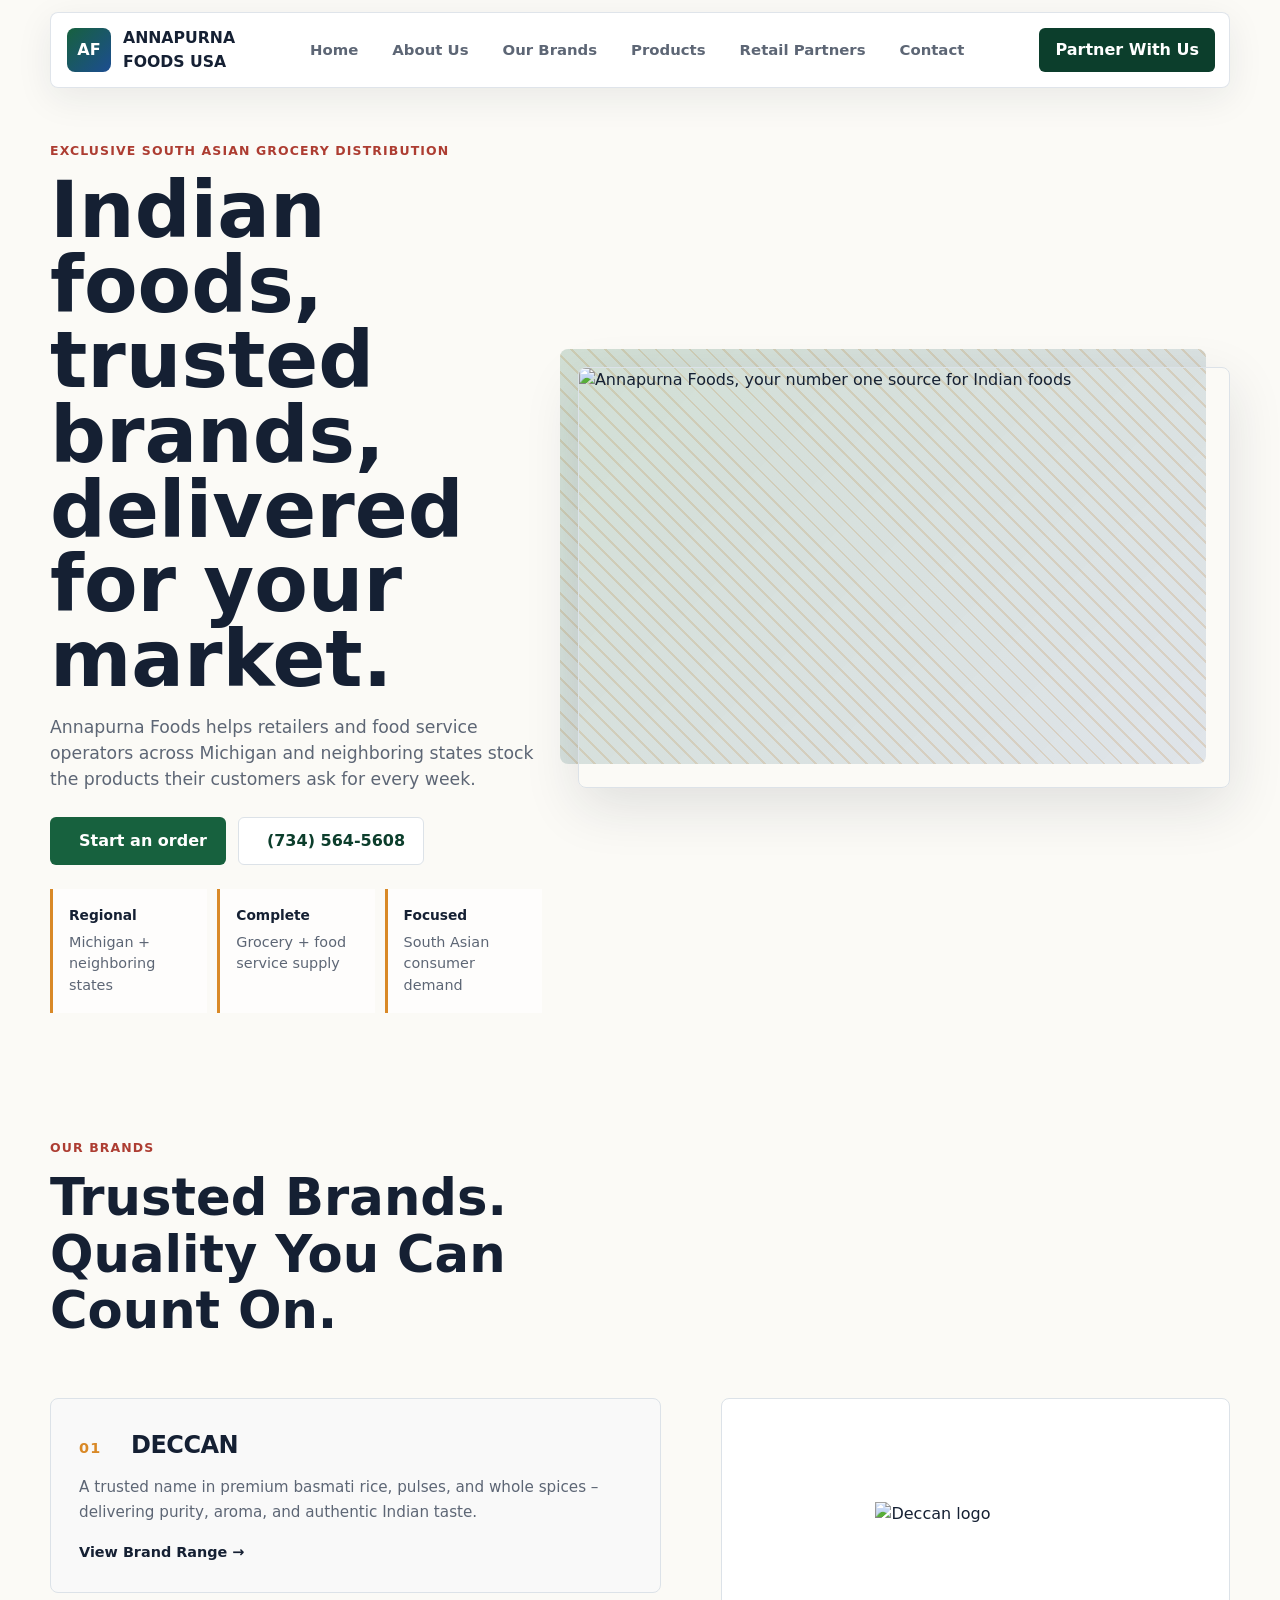
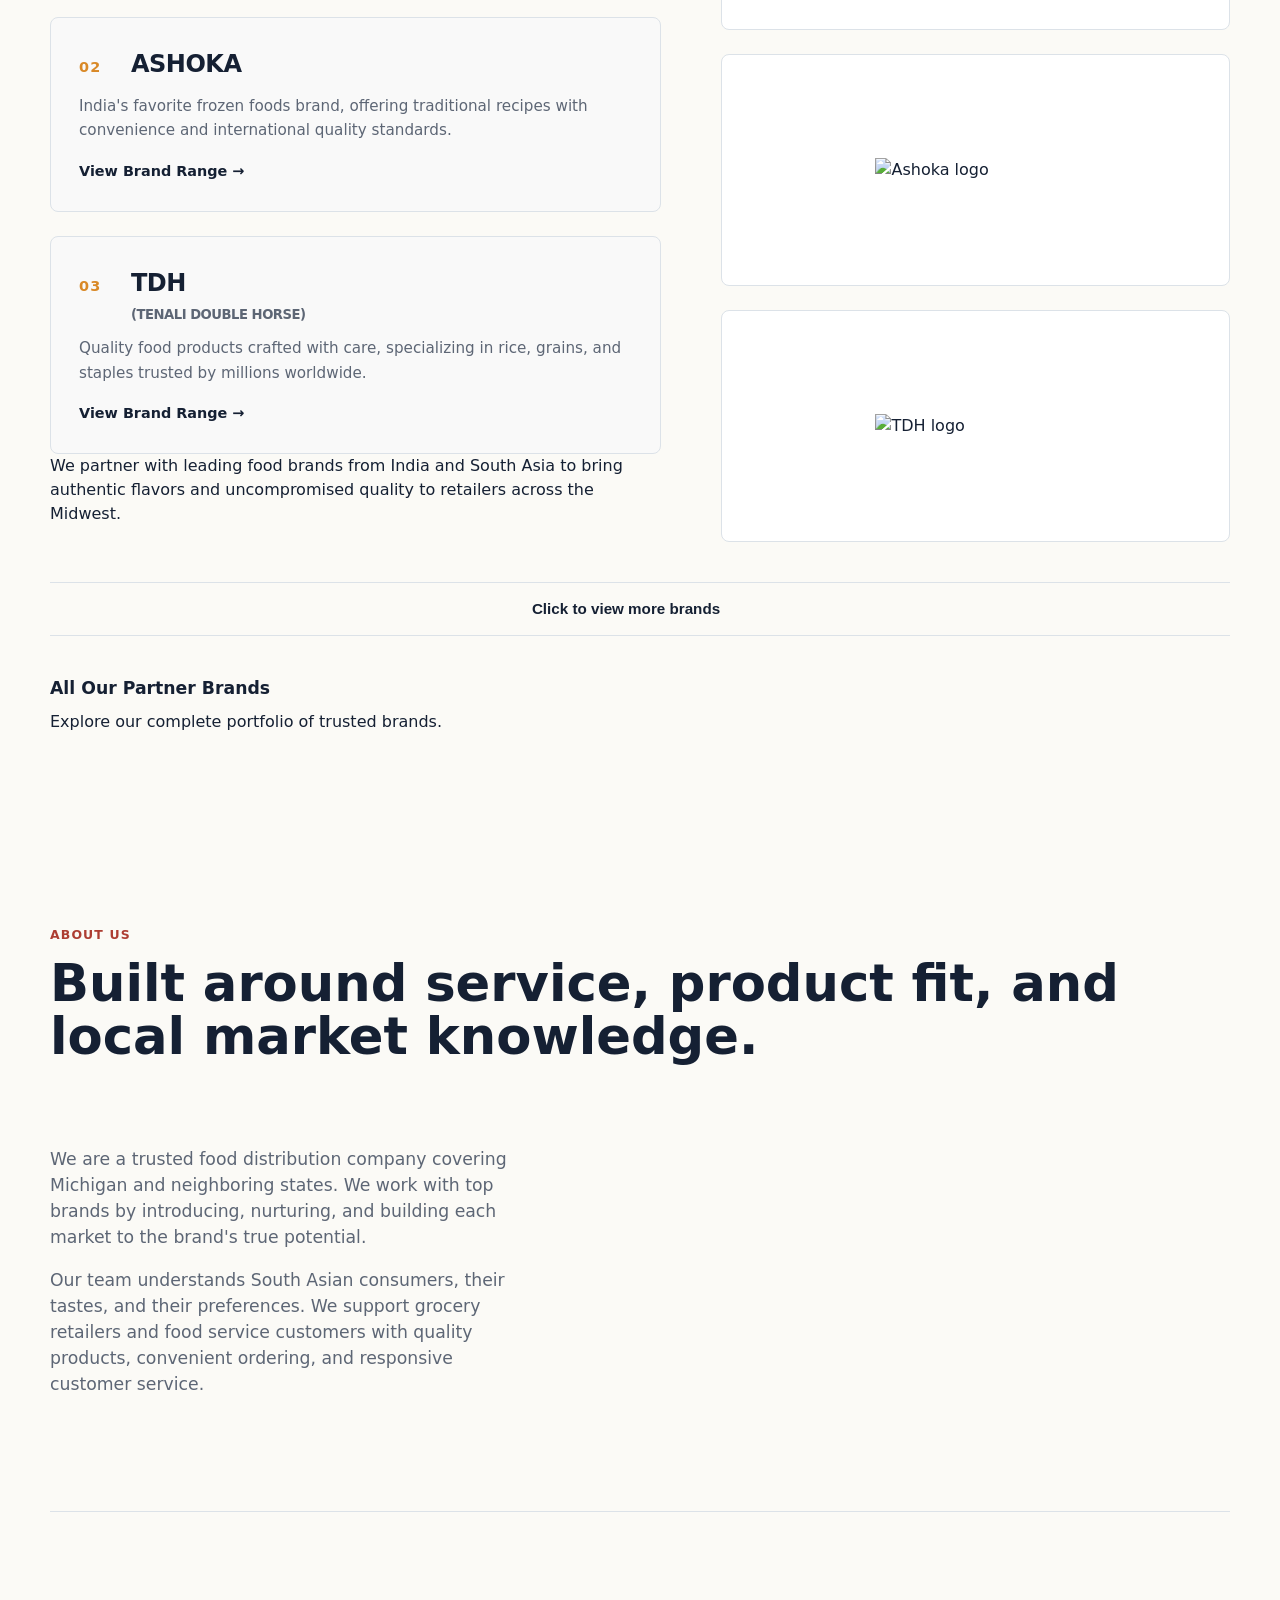
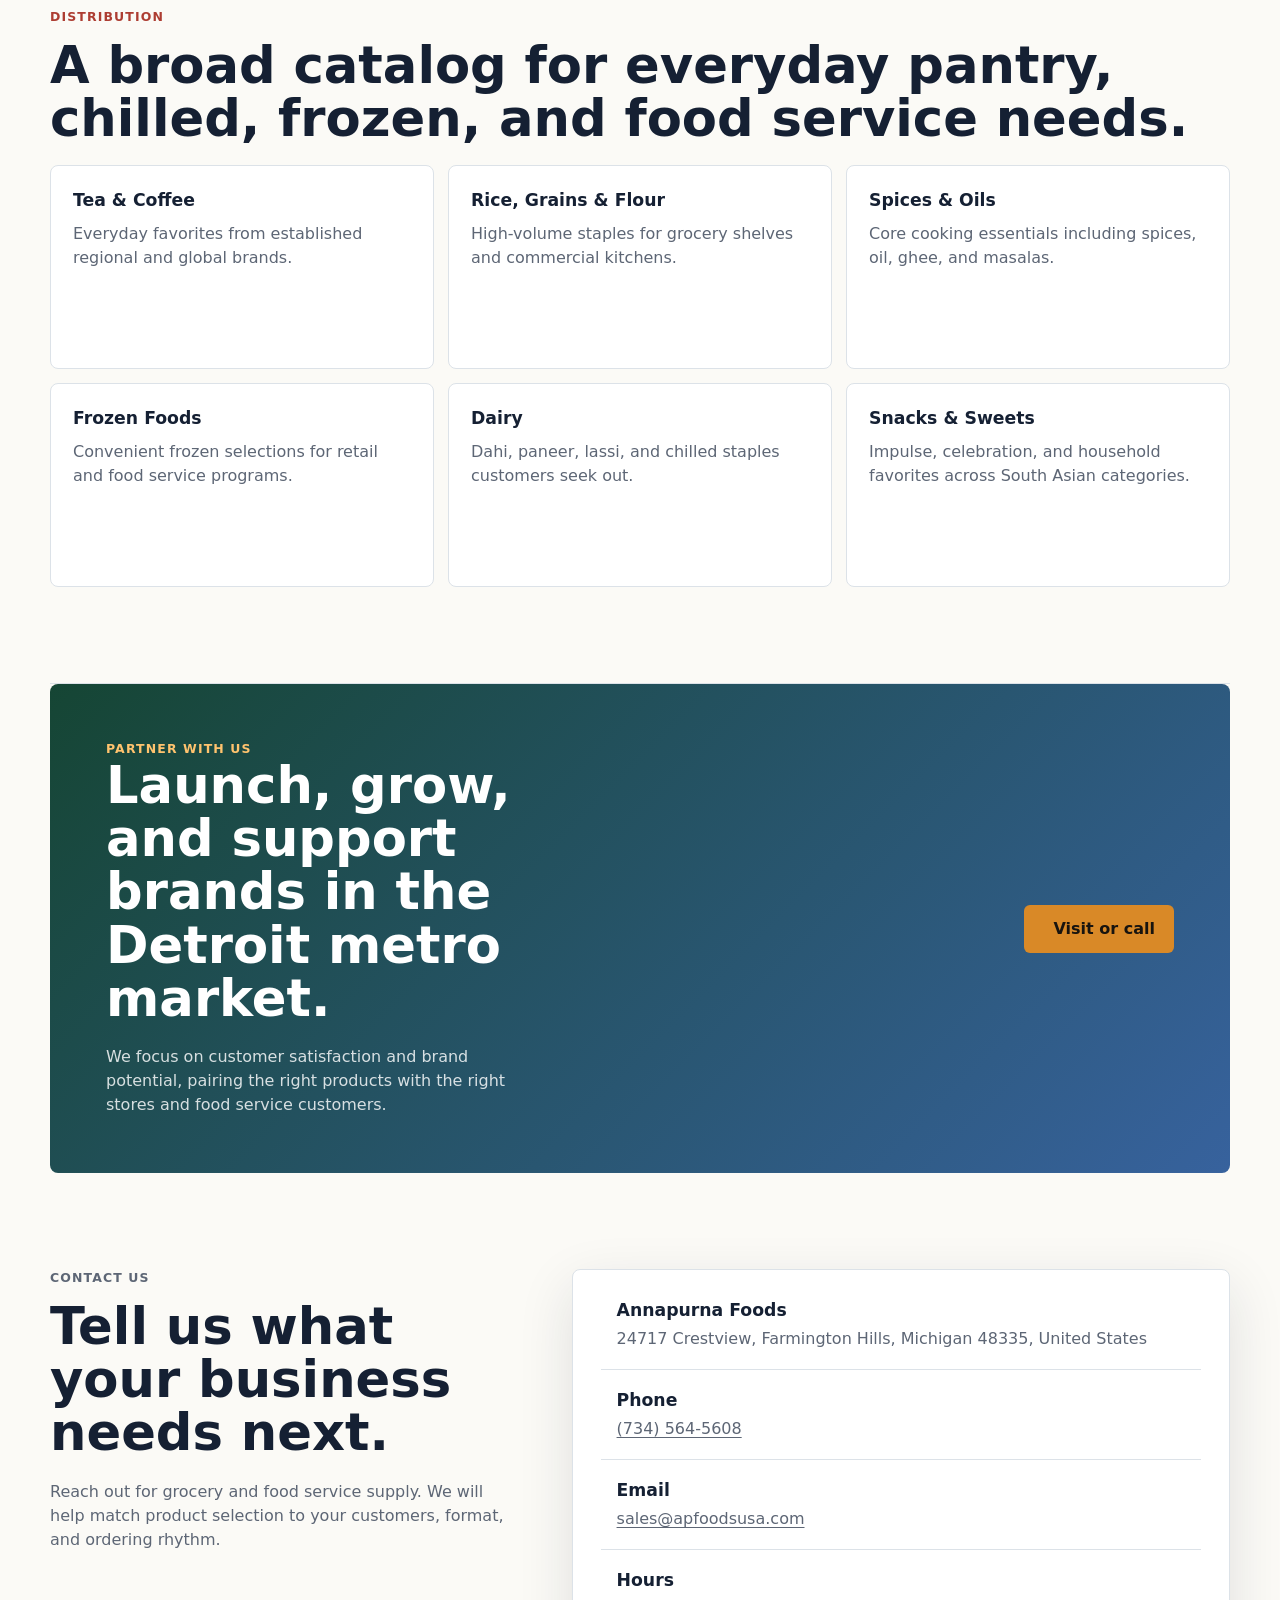
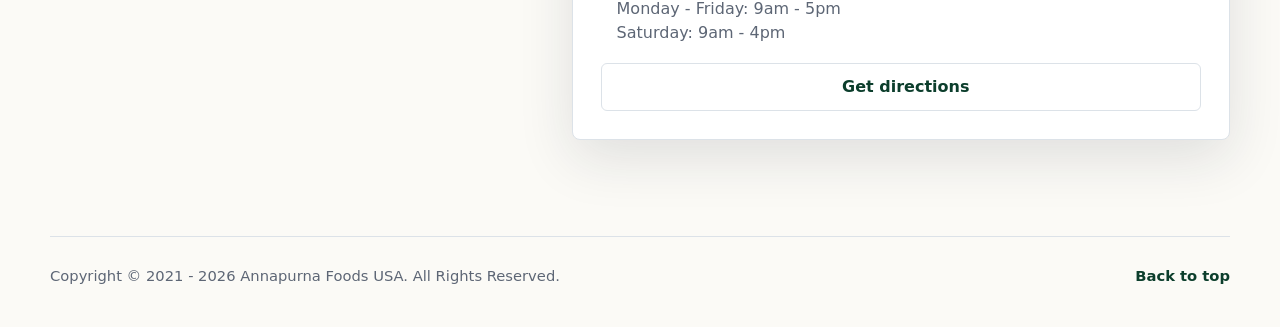
==== commit ddd48867: "Update brand section layout to match design mockup" ====
--- a/index.html
+++ b/index.html
@@ -19,8 +19,7 @@
       <a class="brand" href="#top" aria-label="Annapurna Foods USA home">
         <span class="brand-mark">AF</span>
         <span>
-          <strong>Annapurna Foods</strong>
-          <small>Michigan distributor</small>
+          <strong>ANNAPURNA<br />FOODS USA</strong>
         </span>
       </a>
 
@@ -30,15 +29,16 @@
       </button>
 
       <nav class="site-nav" id="site-nav" aria-label="Primary navigation">
-        <a href="#about">About</a>
-        <a href="#distribution">Distribution</a>
-        <a href="#partners">Brands</a>
+        <a href="#about">Home</a>
+        <a href="#about">About Us</a>
+        <a href="#partners">Our Brands</a>
+        <a href="#distribution">Products</a>
+        <a href="#contact">Retail Partners</a>
         <a href="#contact">Contact</a>
       </nav>
 
       <a class="header-cta" href="mailto:sales@apfoodsusa.com">
-        <i data-lucide="mail" aria-hidden="true"></i>
-        Sales
+        Partner With Us
       </a>
     </header>
 
@@ -87,44 +87,50 @@
 
       <section class="brand-section" id="partners" aria-labelledby="partners-title">
         <div class="brand-intro">
-          <p class="eyebrow">Our Brands</p>
+          <p class="eyebrow">OUR BRANDS</p>
           <h2 id="partners-title">Trusted Brands.<br />Quality You Can Count On.</h2>
         </div>
 
         <div class="featured-brands-container">
-          <div class="featured-brands-list">
-            <article class="featured-brand-item">
-              <div class="brand-header">
-                <span class="brand-rank">01</span>
-                <h3>DECCAN</h3>
-              </div>
-              <p>
-                A trusted name in premium basmati rice, pulses, and whole spices – delivering purity, aroma, and authentic Indian taste.
-              </p>
-              <a href="#" class="brand-link">View Brand Range →</a>
-            </article>
-
-            <article class="featured-brand-item">
-              <div class="brand-header">
-                <span class="brand-rank">02</span>
-                <h3>ASHOKA</h3>
-              </div>
-              <p>
-                India's favorite frozen foods brand, offering traditional recipes with convenience and international quality standards.
-              </p>
-              <a href="#" class="brand-link">View Brand Range →</a>
-            </article>
-
-            <article class="featured-brand-item">
-              <div class="brand-header">
-                <span class="brand-rank">03</span>
-                <h3>TDH <small>(TENALI DOUBLE HORSE)</small></h3>
-              </div>
-              <p>
-                Quality food products crafted with care, specializing in rice, grains, and staples trusted by millions worldwide.
-              </p>
-              <a href="#" class="brand-link">View Brand Range →</a>
-            </article>
+          <div class="featured-brands-content">
+            <div class="featured-brands-list">
+              <article class="featured-brand-item">
+                <div class="brand-header">
+                  <span class="brand-rank">01</span>
+                  <h3>DECCAN</h3>
+                </div>
+                <p>
+                  A trusted name in premium basmati rice, pulses, and whole spices – delivering purity, aroma, and authentic Indian taste.
+                </p>
+                <a href="#" class="brand-link">View Brand Range →</a>
+              </article>
+
+              <article class="featured-brand-item">
+                <div class="brand-header">
+                  <span class="brand-rank">02</span>
+                  <h3>ASHOKA</h3>
+                </div>
+                <p>
+                  India's favorite frozen foods brand, offering traditional recipes with convenience and international quality standards.
+                </p>
+                <a href="#" class="brand-link">View Brand Range →</a>
+              </article>
+
+              <article class="featured-brand-item">
+                <div class="brand-header">
+                  <span class="brand-rank">03</span>
+                  <h3>TDH <small>(TENALI DOUBLE HORSE)</small></h3>
+                </div>
+                <p>
+                  Quality food products crafted with care, specializing in rice, grains, and staples trusted by millions worldwide.
+                </p>
+                <a href="#" class="brand-link">View Brand Range →</a>
+              </article>
+            </div>
+
+            <div class="brand-description">
+              <p>We partner with leading food brands from India and South Asia to bring authentic flavors and uncompromised quality to retailers across the Midwest.</p>
+            </div>
           </div>
 
           <div class="featured-brands-images">
@@ -140,45 +146,52 @@
           </div>
         </div>
 
-        <button class="view-more-toggle" id="view-more-btn" aria-expanded="false">
-          <i data-lucide="chevron-down" aria-hidden="true"></i>
-          <span>Click to view more brands</span>
-        </button>
-
-        <div class="all-brands-grid" id="all-brands">
-          <article>
-            <img src="images.jpeg" alt="Deccan" />
-            <h3>Deccan</h3>
-          </article>
-          <article>
-            <img src="ashoka_logo_hr.webp" alt="Ashoka" />
-            <h3>Ashoka</h3>
-          </article>
-          <article>
-            <img src="image-removebg-preview-Picsart-AiImageEnhancer.png" alt="TDH" />
-            <h3>TDH (Tenali Double Horse)</h3>
-          </article>
-          <article>
-            <h3>Lotus Rice</h3>
-          </article>
-          <article>
-            <h3>Anand</h3>
-          </article>
-          <article>
-            <h3>Brars</h3>
-          </article>
-          <article>
-            <h3>Rajbhog</h3>
-          </article>
-          <article>
-            <h3>Anaganaga Snacks</h3>
-          </article>
-          <article>
-            <h3>ABU Basmati Rice</h3>
-          </article>
-          <article>
-            <h3>Banno Basmati Rice</h3>
-          </article>
+        <div class="view-more-section">
+          <button class="view-more-toggle" id="view-more-btn" aria-expanded="false">
+            <span>Click to view more brands</span>
+            <i data-lucide="chevron-down" aria-hidden="true"></i>
+          </button>
+
+          <div class="all-brands-container">
+            <h3 class="all-brands-title">All Our Partner Brands</h3>
+            <p class="all-brands-subtitle">Explore our complete portfolio of trusted brands.</p>
+
+            <div class="all-brands-grid" id="all-brands">
+              <article>
+                <img src="images.jpeg" alt="Deccan" />
+                <h4>Deccan</h4>
+              </article>
+              <article>
+                <img src="ashoka_logo_hr.webp" alt="Ashoka" />
+                <h4>Ashoka</h4>
+              </article>
+              <article>
+                <img src="image-removebg-preview-Picsart-AiImageEnhancer.png" alt="TDH" />
+                <h4>TDH (Tenali Double Horse)</h4>
+              </article>
+              <article>
+                <h4>Lotus Rice</h4>
+              </article>
+              <article>
+                <h4>Anand</h4>
+              </article>
+              <article>
+                <h4>Brars</h4>
+              </article>
+              <article>
+                <h4>Rajbhog</h4>
+              </article>
+              <article>
+                <h4>Anaganaga Snacks</h4>
+              </article>
+              <article>
+                <h4>ABU Basmati Rice</h4>
+              </article>
+              <article>
+                <h4>Banno Basmati Rice</h4>
+              </article>
+            </div>
+          </div>
         </div>
       </section>
 
--- a/styles.css
+++ b/styles.css
@@ -293,7 +293,7 @@
   box-shadow: var(--shadow);
 }
 
-.brand-strip,
+.brand-section,
 .section,
 .contact-section,
 .site-footer {
@@ -301,167 +301,198 @@
   margin-inline: auto;
 }
 
-.brand-strip {
-  display: grid;
-  grid-template-columns: minmax(260px, 0.9fr) minmax(340px, 1.1fr);
-  gap: 28px;
-  align-items: center;
-  padding: 36px;
-  border-radius: 8px;
-  background: var(--surface);
-  box-shadow: 0 12px 40px rgba(21, 32, 51, 0.08);
-}
-
-.brand-strip h2 {
-  margin-bottom: 0;
-  font-size: clamp(1.7rem, 3vw, 2.55rem);
-}
-
-.brand-strip img {
-  width: 100%;
+/* Brand Section Styles */
+.brand-section {
+  padding: 80px 0;
+}
+
+.brand-intro {
+  margin-bottom: 60px;
+}
+
+.brand-intro h2 {
+  max-width: 15ch;
+  line-height: 1.1;
+  font-size: clamp(1.8rem, 5vw, 3.2rem);
+}
+
+.featured-brands-container {
+  display: grid;
+  grid-template-columns: 1.2fr 1fr;
+  gap: 60px;
+  align-items: stretch;
+  margin-bottom: 40px;
+}
+
+.featured-brands-list {
+  display: flex;
+  flex-direction: column;
+  gap: 24px;
+}
+
+.featured-brand-item {
+  padding: 28px;
+  background: #f9f9f9;
+  border-radius: 8px;
   border: 1px solid var(--line);
-  border-radius: 6px;
-  background: #fff;
-}
-
-.featured-brand-stack {
-  display: grid;
+}
+
+.brand-header {
+  display: flex;
+  align-items: baseline;
+  gap: 12px;
+  margin-bottom: 12px;
+}
+
+.brand-rank {
+  display: inline-block;
+  color: var(--saffron);
+  font-size: 0.9rem;
+  font-weight: 900;
+  letter-spacing: 0.08em;
+  min-width: 40px;
+}
+
+.featured-brand-item h3 {
+  color: var(--ink);
+  font-size: 1.5rem;
+  font-weight: 900;
+  margin: 0;
+  letter-spacing: -0.5px;
+}
+
+.featured-brand-item h3 small {
+  font-size: 0.55em;
+  font-weight: 600;
+  display: block;
+  color: var(--muted);
+  margin-top: 4px;
+}
+
+.featured-brand-item p {
+  color: var(--muted);
+  font-size: 0.95rem;
+  line-height: 1.6;
+  margin: 12px 0 16px;
+}
+
+.brand-link {
+  color: var(--ink);
+  font-weight: 800;
+  font-size: 0.9rem;
+  display: inline-block;
+  transition: transform 0.2s ease, color 0.2s ease;
+}
+
+.brand-link:hover {
+  color: var(--green);
+  transform: translateX(2px);
+}
+
+.featured-brands-images {
+  display: grid;
+  grid-template-rows: repeat(3, 1fr);
   gap: 24px;
-  margin-top: 32px;
-}
-
-.featured-brand-card {
-  display: none;
-  border-radius: 12px;
-  overflow: hidden;
-  border: 1px solid rgba(21, 32, 51, 0.08);
-}
-
-.featured-brand-card.is-active {
-  display: block;
-}
-
-.featured-brand-content {
-  display: grid;
-  grid-template-columns: 1fr 420px;
-  align-items: center;
-  gap: 40px;
-  padding: 40px;
-}
-
-.featured-brand-copy {
-  padding-right: 30px;
-}
-
-.featured-brand-image {
+}
+
+.brand-image-slot {
   display: flex;
   align-items: center;
   justify-content: center;
-  min-height: 260px;
-  border-left: 1px solid rgba(255, 255, 255, 0.12);
-}
-
-.featured-brand-card {
-  background: #ffffff;
-  color: var(--green-dark);
-}
-
-.featured-brand-card p {
-  color: #4d5a67;
-  line-height: 1.6;
-}
-
-.featured-brand-card h3 {
-  color: var(--green-dark);
-  font-size: clamp(2rem, 4vw, 3.5rem);
-  margin-bottom: 16px;
-}
-
-.featured-brand-card h3 small {
-  font-size: 0.45em;
-  font-weight: 600;
-}
-
-.brand-rank {
-  display: inline-block;
-  color: var(--saffron);
-  font-size: 0.85rem;
-  font-weight: 900;
-  letter-spacing: 0.08em;
-  margin-bottom: 12px;
-}
-
-.brand-divider {
-  width: 42px;
-  height: 3px;
-  margin: 18px 0 20px;
-  border-radius: 999px;
-  background: #d7a24f;
-}
-
-.brand-link {
-  display: inline-flex;
+  padding: 24px;
+  background: #fff;
+  border-radius: 8px;
+  border: 1px solid var(--line);
+  min-height: 160px;
+}
+
+.brand-logo {
+  width: 100%;
+  max-width: 200px;
+  height: auto;
+  object-fit: contain;
+}
+
+.view-more-toggle {
+  display: flex;
   align-items: center;
+  justify-content: center;
   gap: 8px;
-  margin-top: 18px;
-  color: var(--green-dark);
+  width: 100%;
+  padding: 16px;
+  margin: 40px 0;
+  border: none;
+  border-top: 1px solid var(--line);
+  border-bottom: 1px solid var(--line);
+  background: transparent;
+  color: var(--ink);
   font-weight: 800;
   font-size: 0.95rem;
-}
-
-.brand-link span {
-  transition: transform 0.2s ease;
-}
-
-.brand-link:hover span {
-  transform: translateX(4px);
-}
-
-.featured-brand-logo {
-  width: min(100%, 340px);
-  max-height: 200px;
-  object-fit: contain;
-  filter: none;
-}
-
-.tdh-logo {
-  width: min(100%, 300px);
-}
-
-.more-brands-grid {
-  display: grid;
-  grid-template-columns: repeat(3, 1fr);
-  gap: 14px;
-  margin-top: 32px;
-}
-
-.more-brands-grid article {
+  cursor: pointer;
+  transition: all 0.2s ease;
+}
+
+.view-more-toggle:hover {
+  background: #f9f9f9;
+}
+
+.view-more-toggle i {
+  width: 20px;
+  height: 20px;
+  transition: transform 0.3s ease;
+}
+
+.view-more-toggle[aria-expanded="true"] i {
+  transform: rotate(180deg);
+}
+
+.all-brands-grid {
+  display: grid;
+  grid-template-columns: repeat(5, 1fr);
+  gap: 20px;
+  max-height: 0;
+  overflow: hidden;
+  opacity: 0;
+  transition: all 0.4s ease;
+}
+
+.all-brands-grid.visible {
+  max-height: 500px;
+  opacity: 1;
+  margin-bottom: 20px;
+}
+
+.all-brands-grid article {
   display: flex;
   flex-direction: column;
   align-items: center;
   justify-content: center;
-  min-height: 180px;
+  gap: 12px;
   padding: 24px;
+  min-height: 160px;
+  background: #fff;
   border: 1px solid var(--line);
-  border-radius: 14px;
-  background: var(--surface);
+  border-radius: 8px;
   text-align: center;
-  transition:
-    transform 0.2s ease,
-    box-shadow 0.2s ease;
-}
-
-.more-brands-grid article img {
-  width: 150px;
-  height: 80px;
+  transition: all 0.2s ease;
+}
+
+.all-brands-grid article:hover {
+  border-color: var(--green);
+  box-shadow: 0 4px 12px rgba(23, 97, 62, 0.08);
+}
+
+.all-brands-grid img {
+  width: 120px;
+  height: 60px;
   object-fit: contain;
-  margin-bottom: 16px;
-}
-
-.more-brands-grid article h3 {
+}
+
+.all-brands-grid h3 {
+  font-size: 0.9rem;
+  color: var(--ink);
   margin: 0;
-  font-size: 0.95rem;
-  color: var(--ink);
+  font-weight: 700;
 }
 
 .section {
@@ -647,7 +678,6 @@
   }
 
   .hero,
-  .brand-strip,
   .two-column,
   .partner-callout,
   .contact-section {
@@ -663,7 +693,6 @@
     max-width: 12ch;
   }
 
-  .brand-strip,
   .partner-callout {
     padding: 28px;
   }
@@ -673,7 +702,8 @@
   }
 
   .section,
-  .contact-section {
+  .contact-section,
+  .brand-section {
     padding: 72px 0;
   }
 
@@ -681,32 +711,32 @@
     grid-template-columns: repeat(2, 1fr);
   }
 
-  .featured-brand-content {
+  .featured-brands-container {
     grid-template-columns: 1fr;
-  }
-
-  .featured-brand-image {
-    border-left: 0;
-    border-top: 1px solid rgba(21, 32, 51, 0.08);
-    padding-top: 24px;
-  }
-
-  .featured-brand-copy {
-    padding-right: 0;
-  }
-
-  .more-brands-grid {
-    grid-template-columns: repeat(2, 1fr);
+    gap: 40px;
+  }
+
+  .featured-brands-images {
+    grid-template-rows: 1fr;
+    grid-template-columns: repeat(3, 1fr);
+  }
+
+  .all-brands-grid {
+    grid-template-columns: repeat(3, 1fr);
+  }
+
+  .all-brands-grid.visible {
+    max-height: 600px;
   }
 }
 
 @media (max-width: 640px) {
   .site-header,
   .hero,
-  .brand-strip,
   .section,
   .contact-section,
-  .site-footer {
+  .site-footer,
+  .brand-section {
     width: min(calc(100% - 20px), var(--max));
   }
 
@@ -735,8 +765,6 @@
     inset: -10px 10px 14px -10px;
   }
 
-  .brand-strip,
-  .partner-callout,
   .contact-panel {
     padding: 20px;
   }
@@ -749,15 +777,38 @@
     display: grid;
   }
 
-  .featured-brand-content {
-    padding: 24px;
-  }
-
-  .featured-brand-image {
-    min-height: 200px;
-  }
-
-  .more-brands-grid {
+  .brand-intro h2 {
+    font-size: 1.8rem;
+  }
+
+  .featured-brands-container {
     grid-template-columns: 1fr;
   }
-}
+
+  .featured-brands-images {
+    grid-template-columns: 1fr;
+  }
+
+  .featured-brand-item {
+    padding: 20px;
+  }
+
+  .all-brands-grid {
+    grid-template-columns: repeat(2, 1fr);
+    gap: 12px;
+  }
+
+  .all-brands-grid.visible {
+    max-height: 800px;
+  }
+
+  .all-brands-grid article {
+    padding: 16px;
+    min-height: 140px;
+  }
+
+  .all-brands-grid img {
+    width: 100px;
+    height: 50px;
+  }
+}
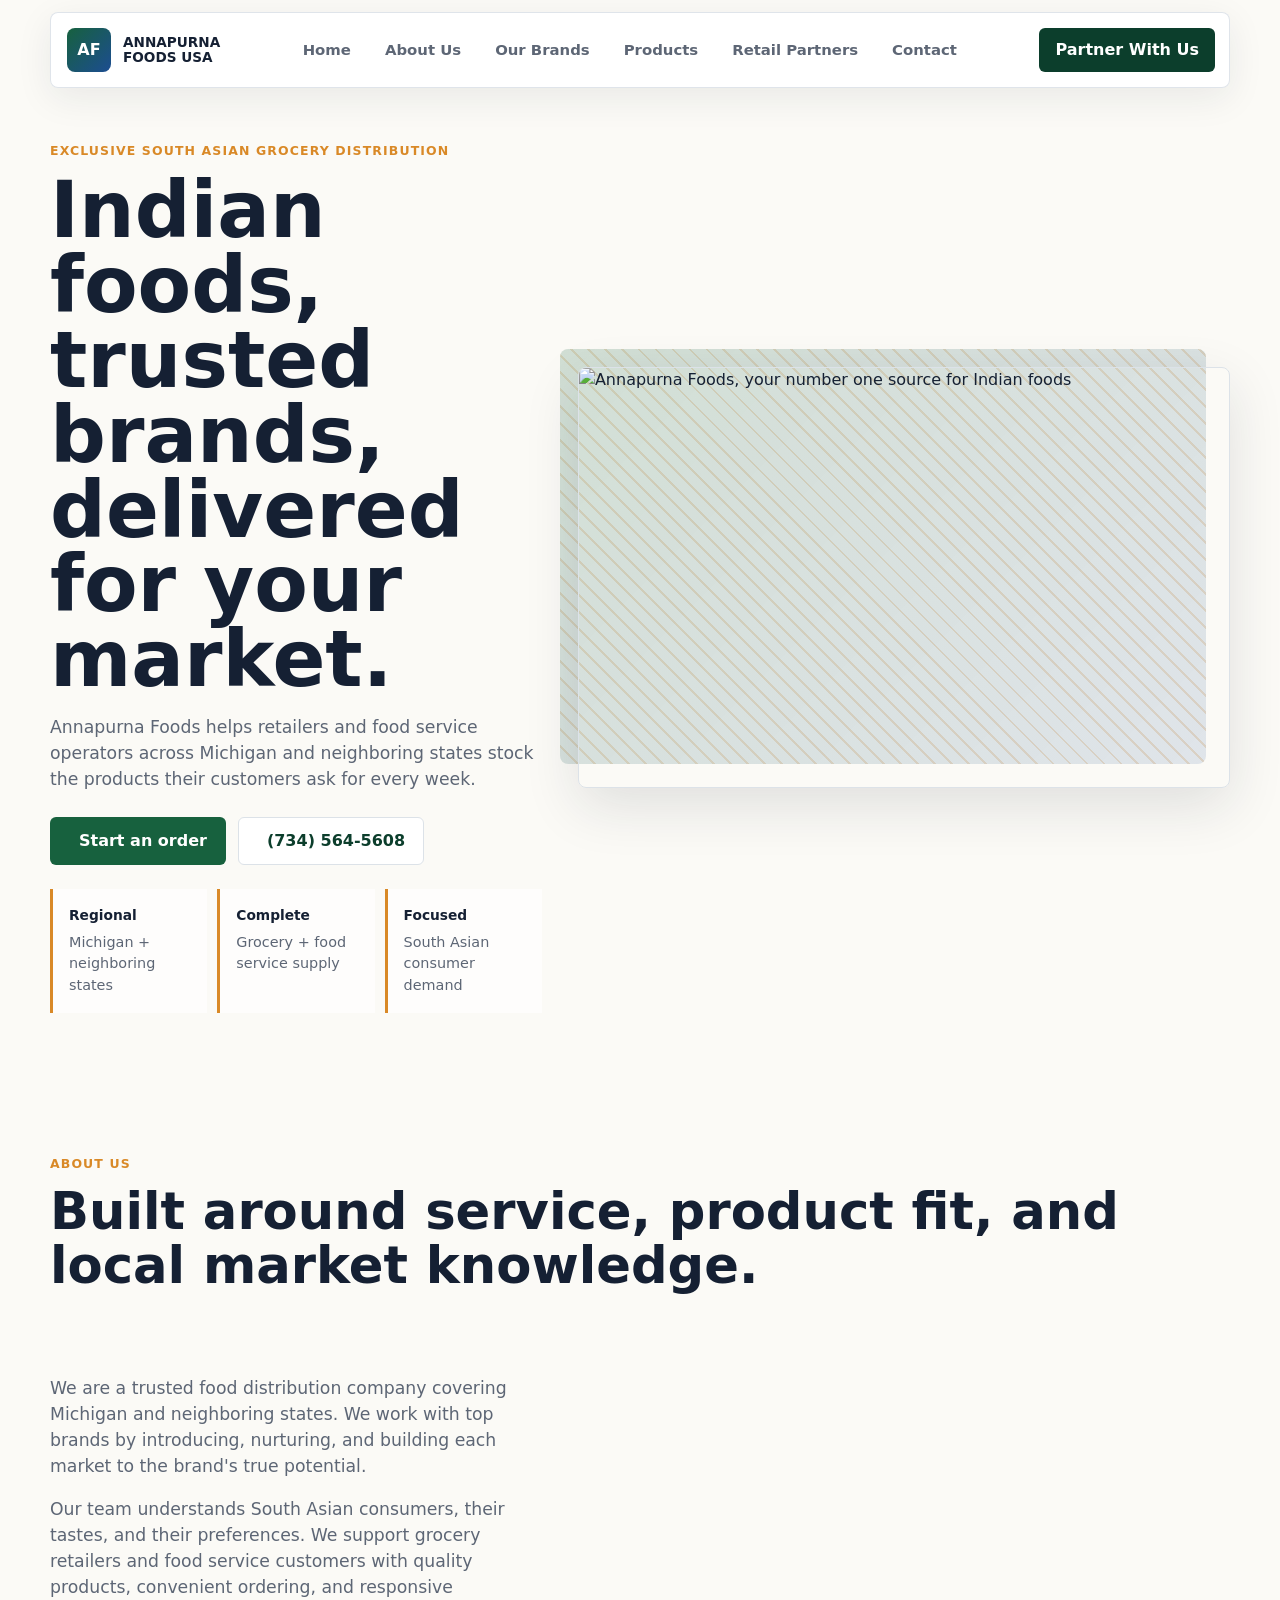
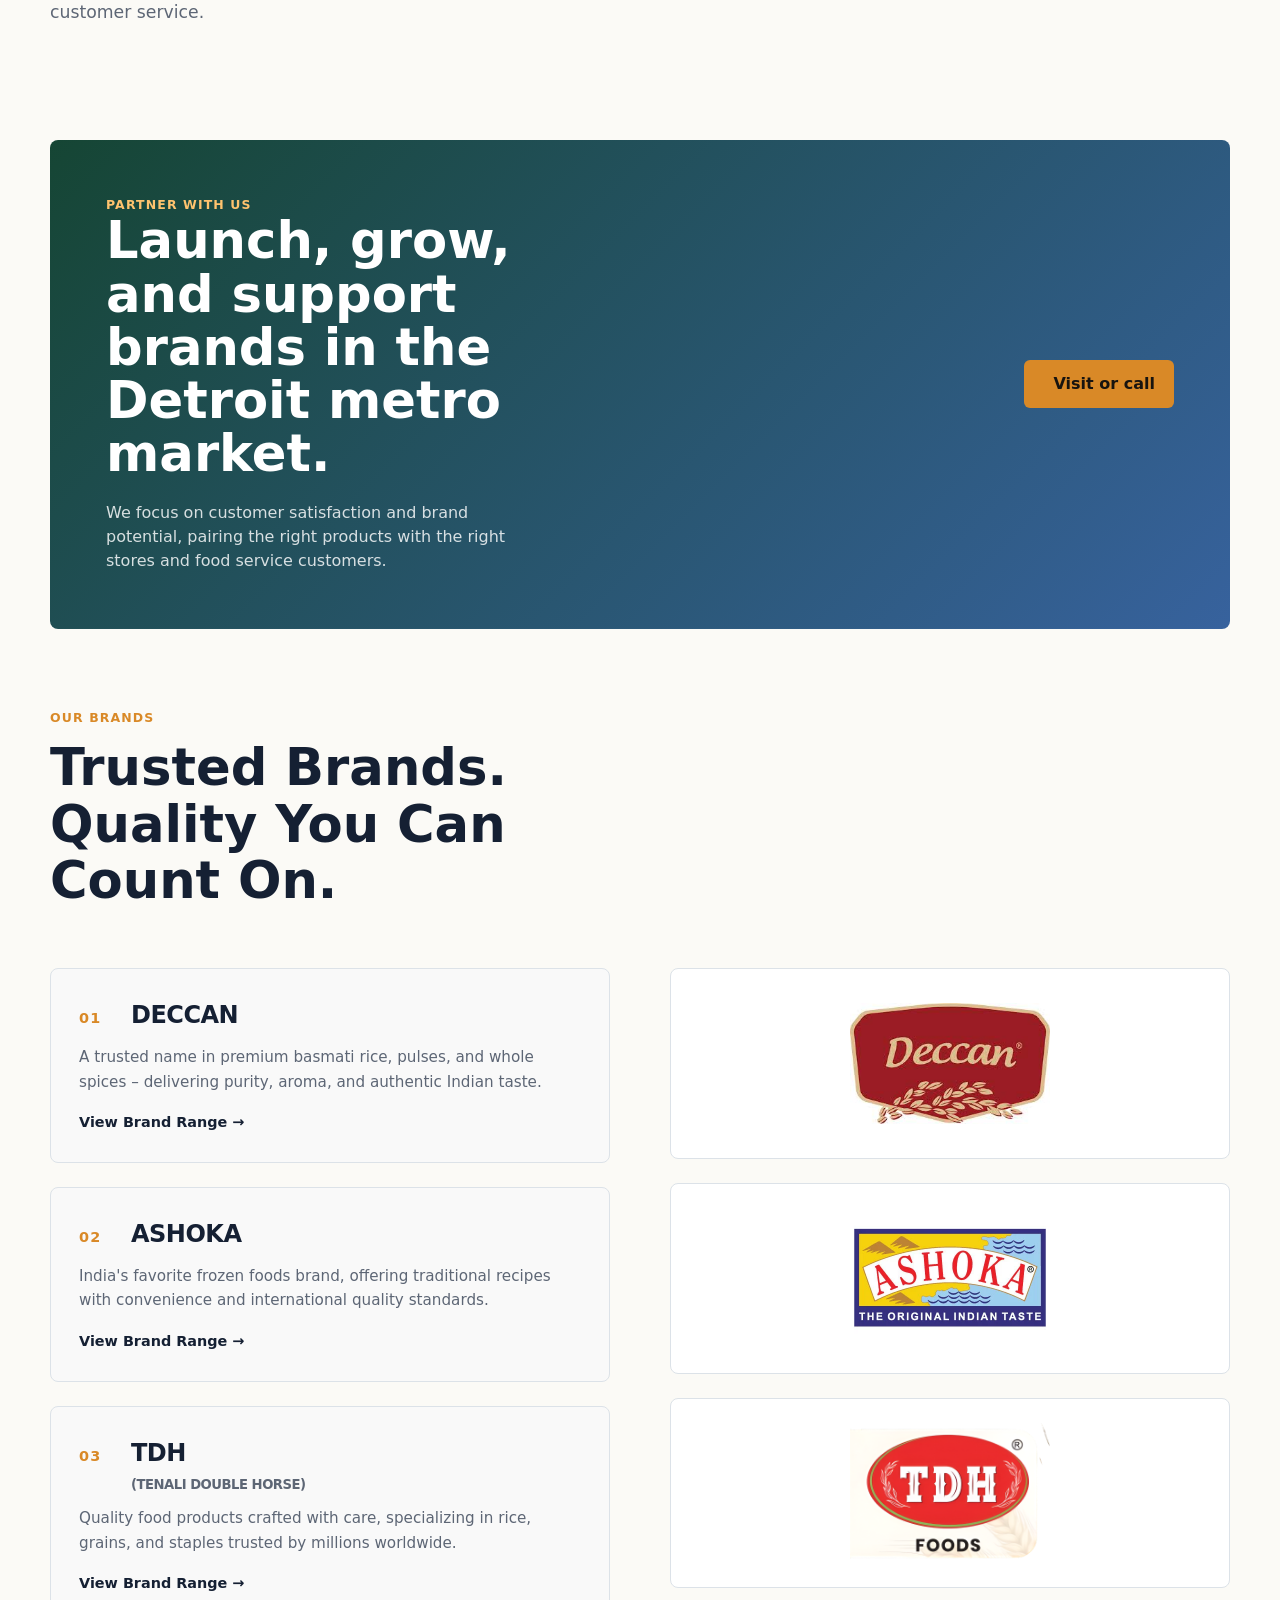
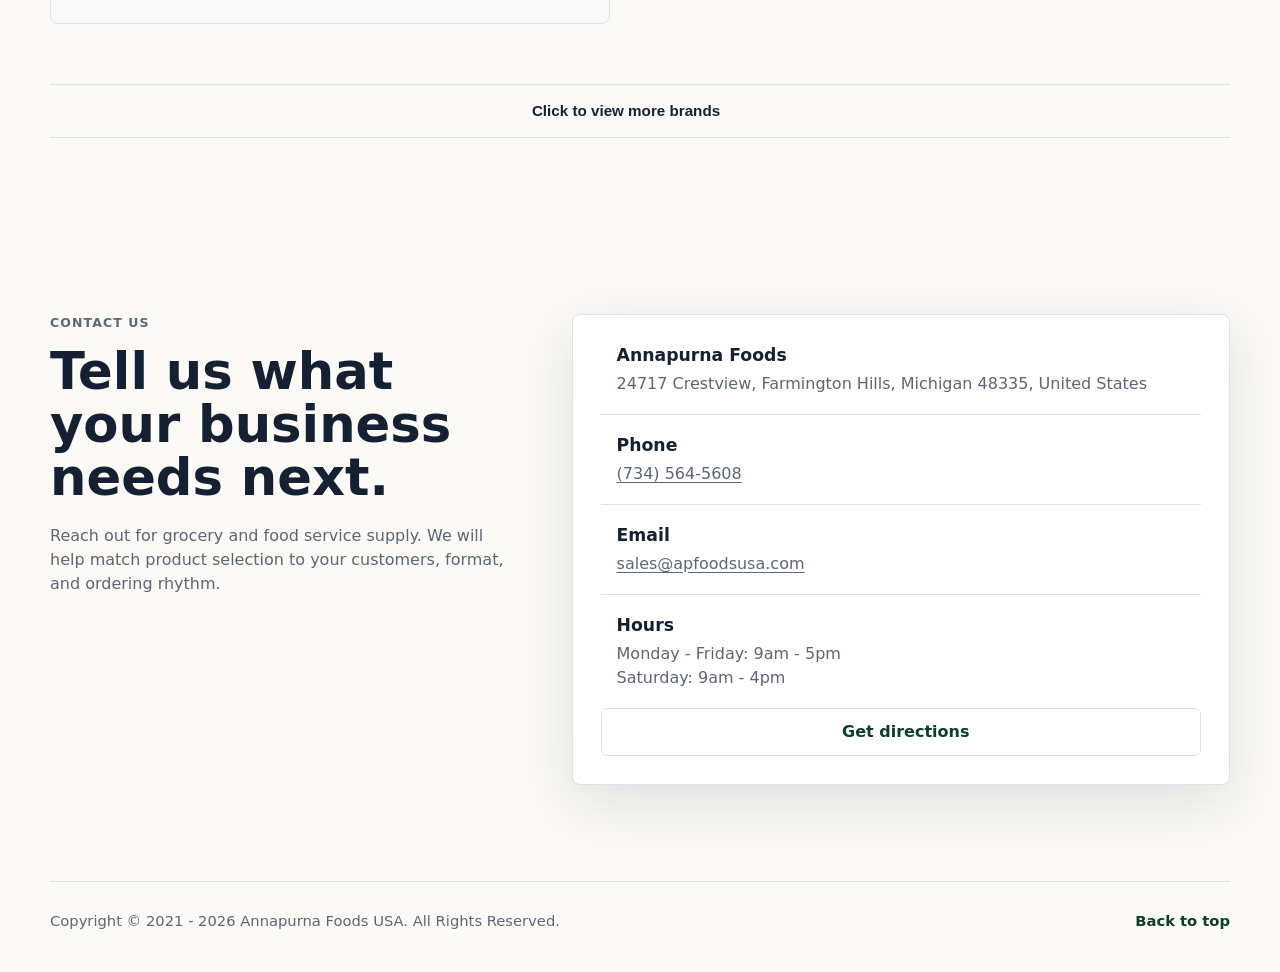
==== commit 3f590fda: "Update index.html" ====
--- a/index.html
+++ b/index.html
@@ -84,7 +84,39 @@
           />
         </div>
       </section>
-
+<section class="section two-column" id="about">
+        <div class="section-heading">
+          <p class="eyebrow">About us</p>
+          <h2>Built around service, product fit, and local market knowledge.</h2>
+        </div>
+        <div class="section-copy">
+          <p>
+            We are a trusted food distribution company covering Michigan and neighboring states.
+            We work with top brands by introducing, nurturing, and building each market to the
+            brand's true potential.
+          </p>
+          <p>
+            Our team understands South Asian consumers, their tastes, and their preferences. We
+            support grocery retailers and food service customers with quality products, convenient
+            ordering, and responsive customer service.
+          </p>
+        </div>
+      </section>
+
+      <section class="section partner-callout">
+        <div>
+          <p class="eyebrow">Partner with us</p>
+          <h2>Launch, grow, and support brands in the Detroit metro market.</h2>
+          <p>
+            We focus on customer satisfaction and brand potential, pairing the right products with
+            the right stores and food service customers.
+          </p>
+        </div>
+        <a class="button button-primary" href="#contact">
+          <i data-lucide="map-pin" aria-hidden="true"></i>
+          Visit or call
+        </a>
+      </section>
       <section class="brand-section" id="partners" aria-labelledby="partners-title">
         <div class="brand-intro">
           <p class="eyebrow">OUR BRANDS</p>
@@ -127,10 +159,6 @@
                 <a href="#" class="brand-link">View Brand Range →</a>
               </article>
             </div>
-
-            <div class="brand-description">
-              <p>We partner with leading food brands from India and South Asia to bring authentic flavors and uncompromised quality to retailers across the Midwest.</p>
-            </div>
           </div>
 
           <div class="featured-brands-images">
@@ -167,105 +195,51 @@
               </article>
               <article>
                 <img src="image-removebg-preview-Picsart-AiImageEnhancer.png" alt="TDH" />
-                <h4>TDH (Tenali Double Horse)</h4>
-              </article>
-              <article>
-                <h4>Lotus Rice</h4>
-              </article>
-              <article>
+                <h4>Tenali Double Horse</h4>
+              </article>
+              <article>
+                <img src="8de284_c6eff666ea3b4d86b3fb574796b367d1~mv2.png" alt="Millet Marvels" />
+                <h4>Millet Marvels</h4>
+              </article>
+              <article>
+                <img src="coca-cola-logo.webp" alt="Coca-Cola India" />
+                <h4>Coca-Cola India</h4>
+              </article>
+              <article>
+                <img src="images.png" alt="Maggi" />
+                <h4>Maggi</h4>
+              </article>
+              <article>
+                <img src="logo.png" alt="Lotus Rice" />
+                <h4>Lotus </h4>
+              </article>
+              <article>
+                <img src="ANAND-LOGO-WITH-WHITE-e1762939388465.png" alt="Anand" />
                 <h4>Anand</h4>
               </article>
               <article>
+                <img src="BrarsSweetsRestaurant_199_Brampton_ON.avif" alt="Brars" />
                 <h4>Brars</h4>
               </article>
               <article>
+                <img src="Rajbhog-LOGO.webp" alt="Rajbhog" />
                 <h4>Rajbhog</h4>
               </article>
               <article>
+                <img src="anaganaga-banner-1.jpeg" alt="Anaganaga Snacks" />
                 <h4>Anaganaga Snacks</h4>
               </article>
               <article>
-                <h4>ABU Basmati Rice</h4>
-              </article>
-              <article>
-                <h4>Banno Basmati Rice</h4>
-              </article>
-            </div>
-          </div>
-        </div>
-      </section>
-
-      <section class="section two-column" id="about">
-        <div class="section-heading">
-          <p class="eyebrow">About us</p>
-          <h2>Built around service, product fit, and local market knowledge.</h2>
-        </div>
-        <div class="section-copy">
-          <p>
-            We are a trusted food distribution company covering Michigan and neighboring states.
-            We work with top brands by introducing, nurturing, and building each market to the
-            brand's true potential.
-          </p>
-          <p>
-            Our team understands South Asian consumers, their tastes, and their preferences. We
-            support grocery retailers and food service customers with quality products, convenient
-            ordering, and responsive customer service.
-          </p>
-        </div>
-      </section>
-
-      <section class="section distribution" id="distribution" aria-labelledby="distribution-title">
-        <div class="section-heading">
-          <p class="eyebrow">Distribution</p>
-          <h2 id="distribution-title">A broad catalog for everyday pantry, chilled, frozen, and food service needs.</h2>
-        </div>
-        <div class="category-grid" aria-label="Product categories">
-          <article>
-            <i data-lucide="coffee" aria-hidden="true"></i>
-            <h3>Tea & Coffee</h3>
-            <p>Everyday favorites from established regional and global brands.</p>
-          </article>
-          <article>
-            <i data-lucide="wheat" aria-hidden="true"></i>
-            <h3>Rice, Grains & Flour</h3>
-            <p>High-volume staples for grocery shelves and commercial kitchens.</p>
-          </article>
-          <article>
-            <i data-lucide="flame" aria-hidden="true"></i>
-            <h3>Spices & Oils</h3>
-            <p>Core cooking essentials including spices, oil, ghee, and masalas.</p>
-          </article>
-          <article>
-            <i data-lucide="snowflake" aria-hidden="true"></i>
-            <h3>Frozen Foods</h3>
-            <p>Convenient frozen selections for retail and food service programs.</p>
-          </article>
-          <article>
-            <i data-lucide="milk" aria-hidden="true"></i>
-            <h3>Dairy</h3>
-            <p>Dahi, paneer, lassi, and chilled staples customers seek out.</p>
-          </article>
-          <article>
-            <i data-lucide="cookie" aria-hidden="true"></i>
-            <h3>Snacks & Sweets</h3>
-            <p>Impulse, celebration, and household favorites across South Asian categories.</p>
-          </article>
-        </div>
-      </section>
-
-      <section class="section partner-callout">
-        <div>
-          <p class="eyebrow">Partner with us</p>
-          <h2>Launch, grow, and support brands in the Detroit metro market.</h2>
-          <p>
-            We focus on customer satisfaction and brand potential, pairing the right products with
-            the right stores and food service customers.
-          </p>
-        </div>
-        <a class="button button-primary" href="#contact">
-          <i data-lucide="map-pin" aria-hidden="true"></i>
-          Visit or call
-        </a>
+                <img src="BCO.27e87c3a-f032-4b12-b8d2-cf94fe2f76e9.png" alt="ABU Basmati Rice" />
+                <h4>ABU</h4>
+              </article>
+              <article>
+                <img src="Untitled (18 x 18 in).png" alt="Banno Basmati Rice" />
+                <h4>Banno</h4>
+              </article>
+            </div>
+          </div>
+        </div>
       </section>
 
       <section class="contact-section" id="contact" aria-labelledby="contact-title">
--- a/styles.css
+++ b/styles.css
@@ -102,7 +102,9 @@
 }
 
 .brand strong {
-  font-size: 0.98rem;
+  font-size: 0.85rem;
+  font-weight: 900;
+  line-height: 1.1;
 }
 
 .brand small {
@@ -165,7 +167,7 @@
 
 .eyebrow {
   margin: 0 0 12px;
-  color: var(--red);
+  color: var(--saffron);
   font-size: 0.78rem;
   font-weight: 900;
   letter-spacing: 0.09em;
@@ -318,10 +320,16 @@
 
 .featured-brands-container {
   display: grid;
-  grid-template-columns: 1.2fr 1fr;
+  grid-template-columns: 1fr 1fr;
   gap: 60px;
-  align-items: stretch;
+  align-items: start;
   margin-bottom: 40px;
+}
+
+.featured-brands-content {
+  display: flex;
+  flex-direction: column;
+  gap: 24px;
 }
 
 .featured-brands-list {
@@ -389,6 +397,22 @@
   transform: translateX(2px);
 }
 
+.brand-description {
+  padding: 24px;
+  background: #f9f9f9;
+  border-radius: 8px;
+  border: 1px solid var(--line);
+  display: flex;
+  align-items: center;
+}
+
+.brand-description p {
+  color: var(--muted);
+  font-size: 0.95rem;
+  line-height: 1.6;
+  margin: 0;
+}
+
 .featured-brands-images {
   display: grid;
   grid-template-rows: repeat(3, 1fr);
@@ -413,6 +437,10 @@
   object-fit: contain;
 }
 
+.view-more-section {
+  margin-top: 60px;
+}
+
 .view-more-toggle {
   display: flex;
   align-items: center;
@@ -420,7 +448,6 @@
   gap: 8px;
   width: 100%;
   padding: 16px;
-  margin: 40px 0;
   border: none;
   border-top: 1px solid var(--line);
   border-bottom: 1px solid var(--line);
@@ -446,20 +473,52 @@
   transform: rotate(180deg);
 }
 
-.all-brands-grid {
-  display: grid;
-  grid-template-columns: repeat(5, 1fr);
-  gap: 20px;
+.all-brands-container {
   max-height: 0;
   overflow: hidden;
   opacity: 0;
   transition: all 0.4s ease;
 }
 
-.all-brands-grid.visible {
-  max-height: 500px;
+.all-brands-container.visible {
+  max-height: 800px;
   opacity: 1;
-  margin-bottom: 20px;
+  margin-top: 40px;
+}
+
+.all-brands-title {
+  display: flex;
+  align-items: center;
+  justify-content: center;
+  gap: 16px;
+  margin: 40px 0 0;
+  font-size: 1.1rem;
+  font-weight: 900;
+  color: var(--ink);
+}
+
+.all-brands-title::before,
+.all-brands-title::after {
+  content: "";
+  flex: 1;
+  height: 1px;
+  background: var(--line);
+}
+
+.all-brands-subtitle {
+  text-align: center;
+  color: var(--muted);
+  font-size: 0.95rem;
+  margin: 12px 0 0;
+  padding: 0 0 24px;
+  border-bottom: 1px solid var(--line);
+}
+
+.all-brands-grid {
+  display: grid;
+  grid-template-columns: repeat(5, 1fr);
+  gap: 20px;
+  margin-top: 20px;
 }
 
 .all-brands-grid article {
@@ -488,7 +547,7 @@
   object-fit: contain;
 }
 
-.all-brands-grid h3 {
+.all-brands-grid h4 {
   font-size: 0.9rem;
   color: var(--ink);
   margin: 0;
@@ -723,10 +782,6 @@
 
   .all-brands-grid {
     grid-template-columns: repeat(3, 1fr);
-  }
-
-  .all-brands-grid.visible {
-    max-height: 600px;
   }
 }
 
@@ -783,6 +838,7 @@
 
   .featured-brands-container {
     grid-template-columns: 1fr;
+    gap: 40px;
   }
 
   .featured-brands-images {
@@ -798,10 +854,6 @@
     gap: 12px;
   }
 
-  .all-brands-grid.visible {
-    max-height: 800px;
-  }
-
   .all-brands-grid article {
     padding: 16px;
     min-height: 140px;
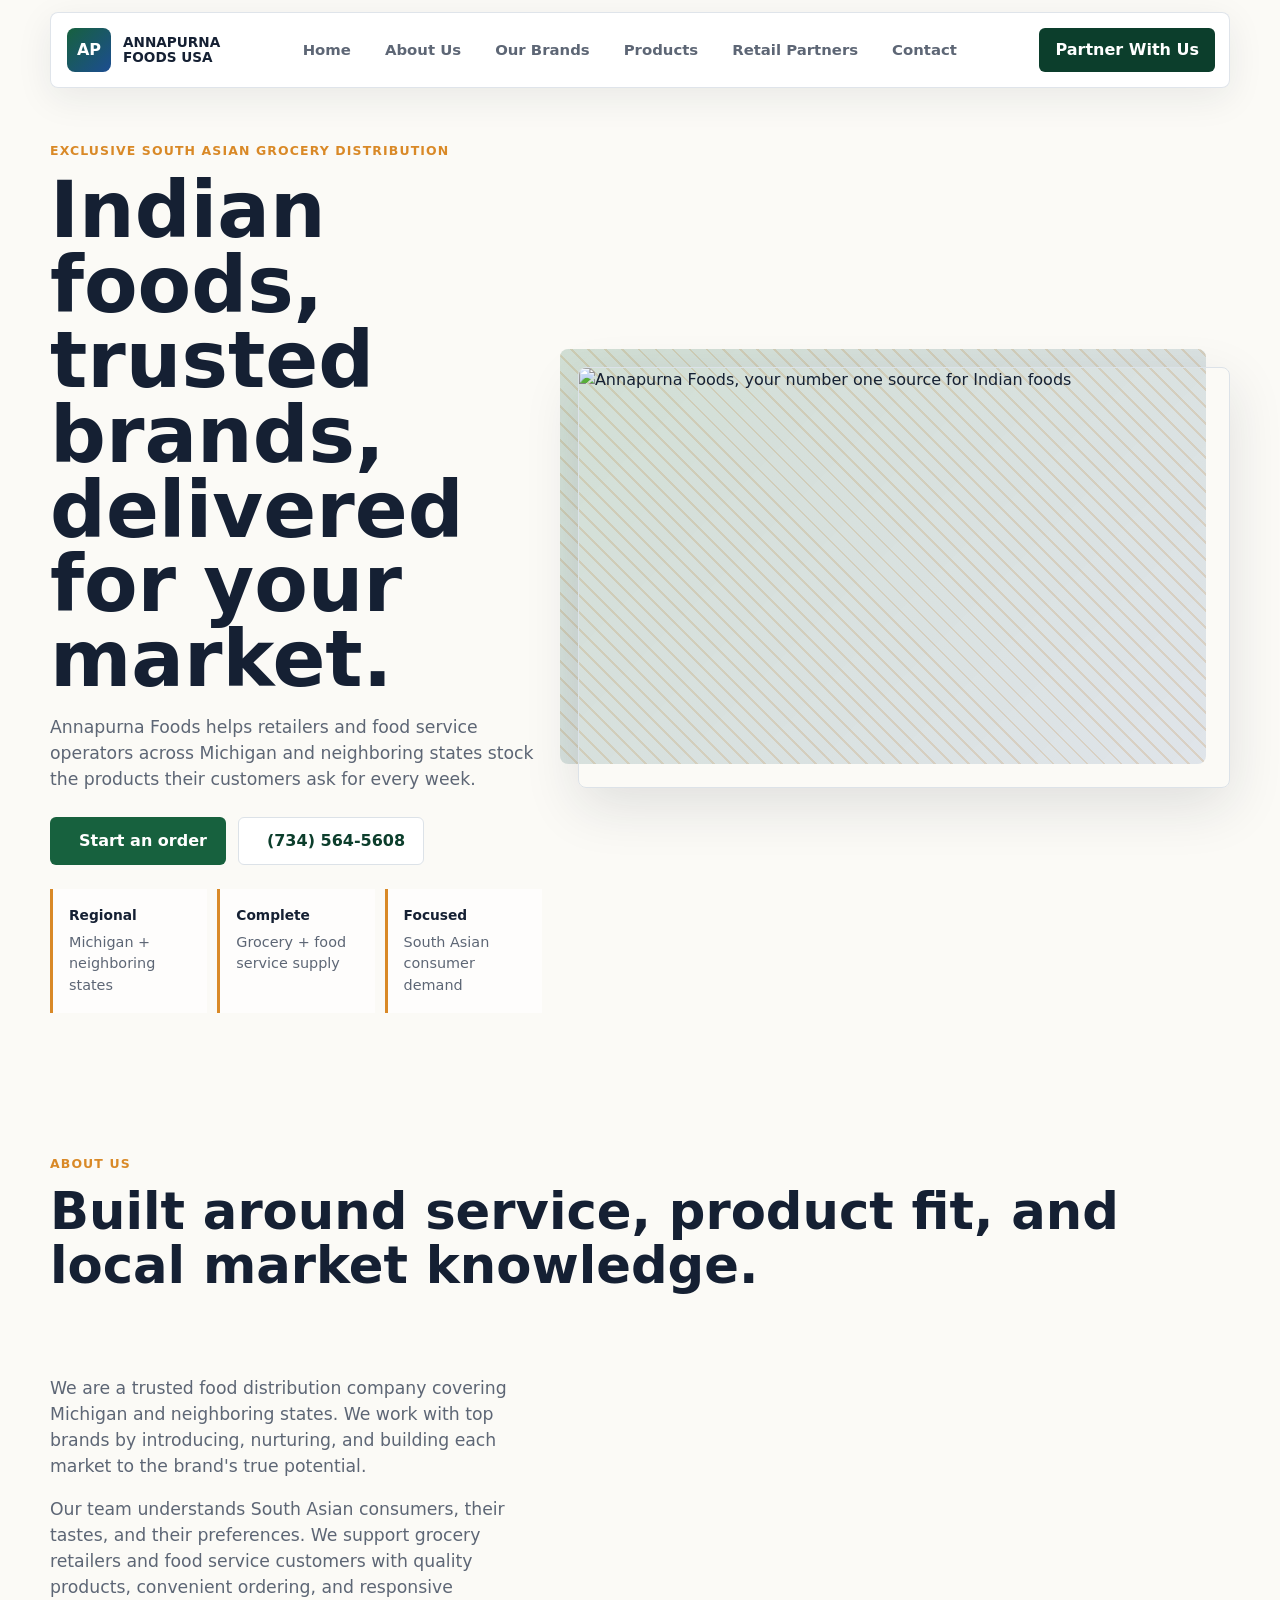
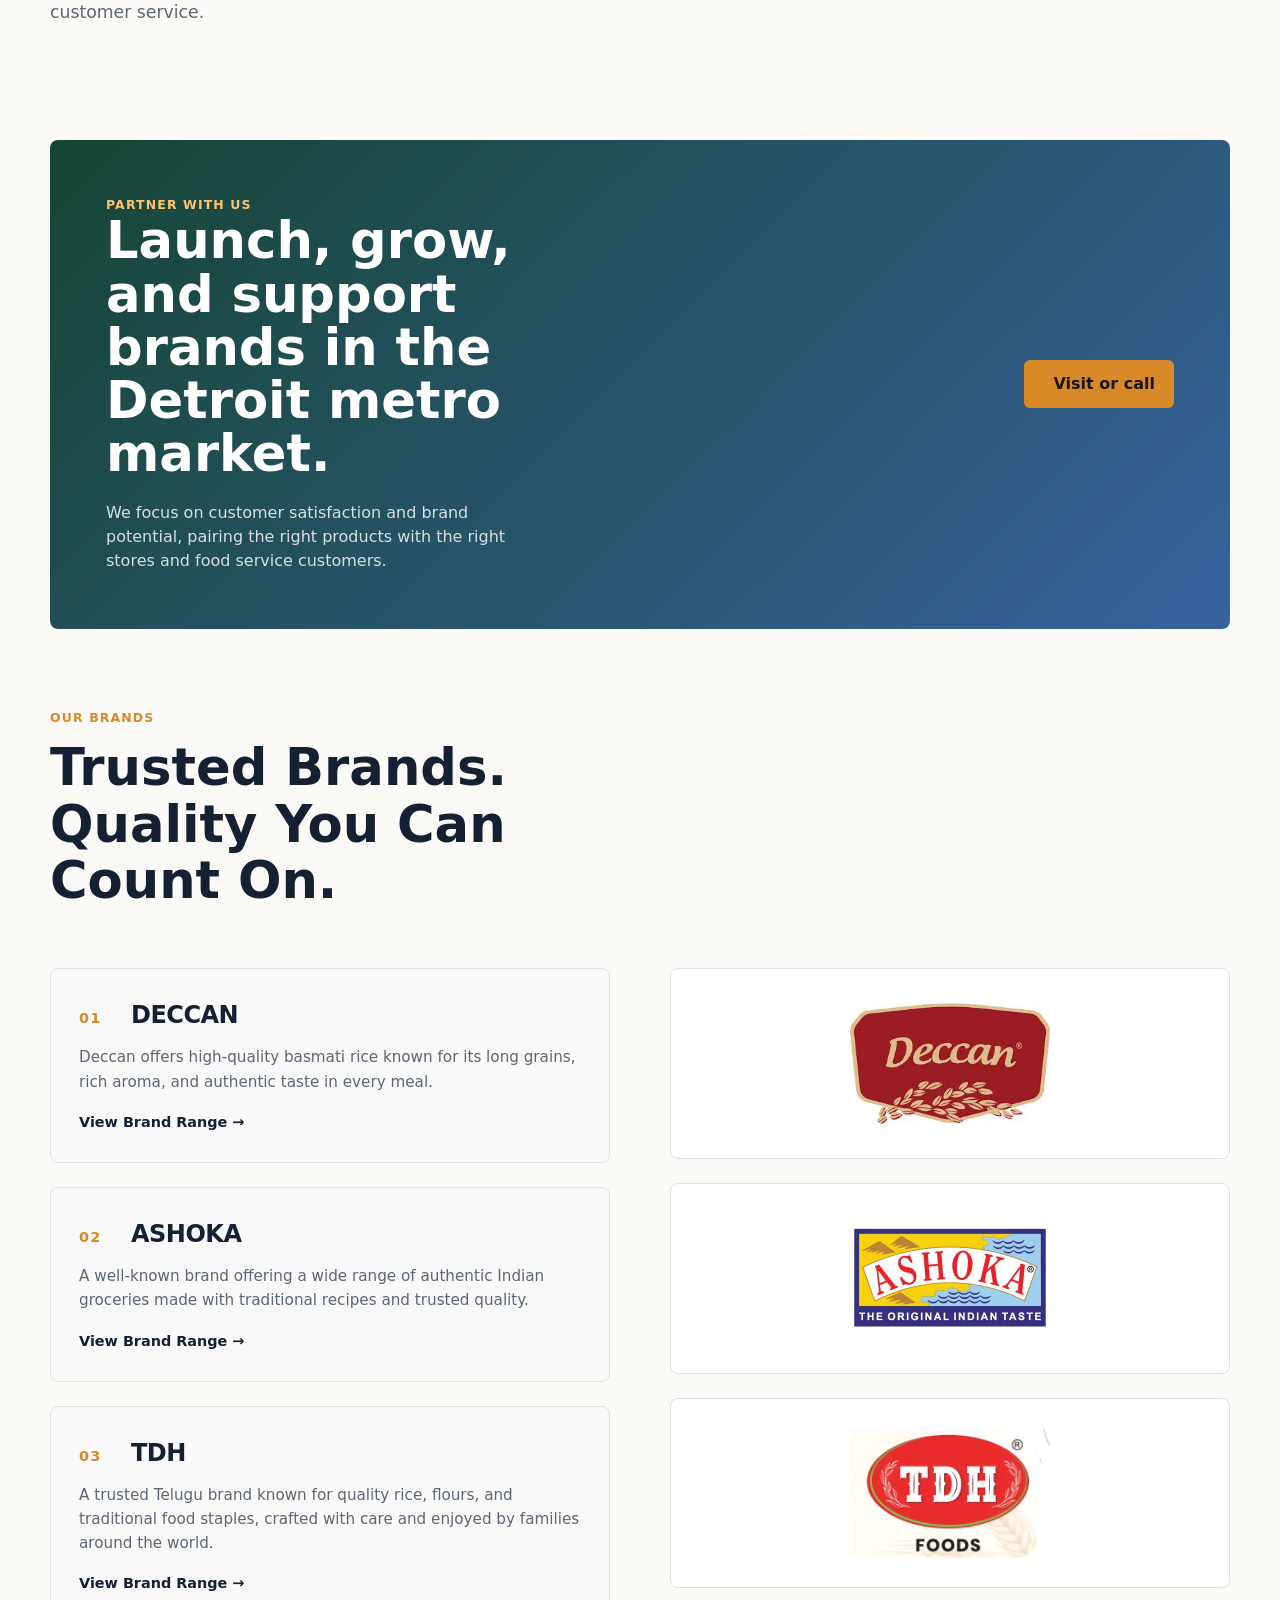
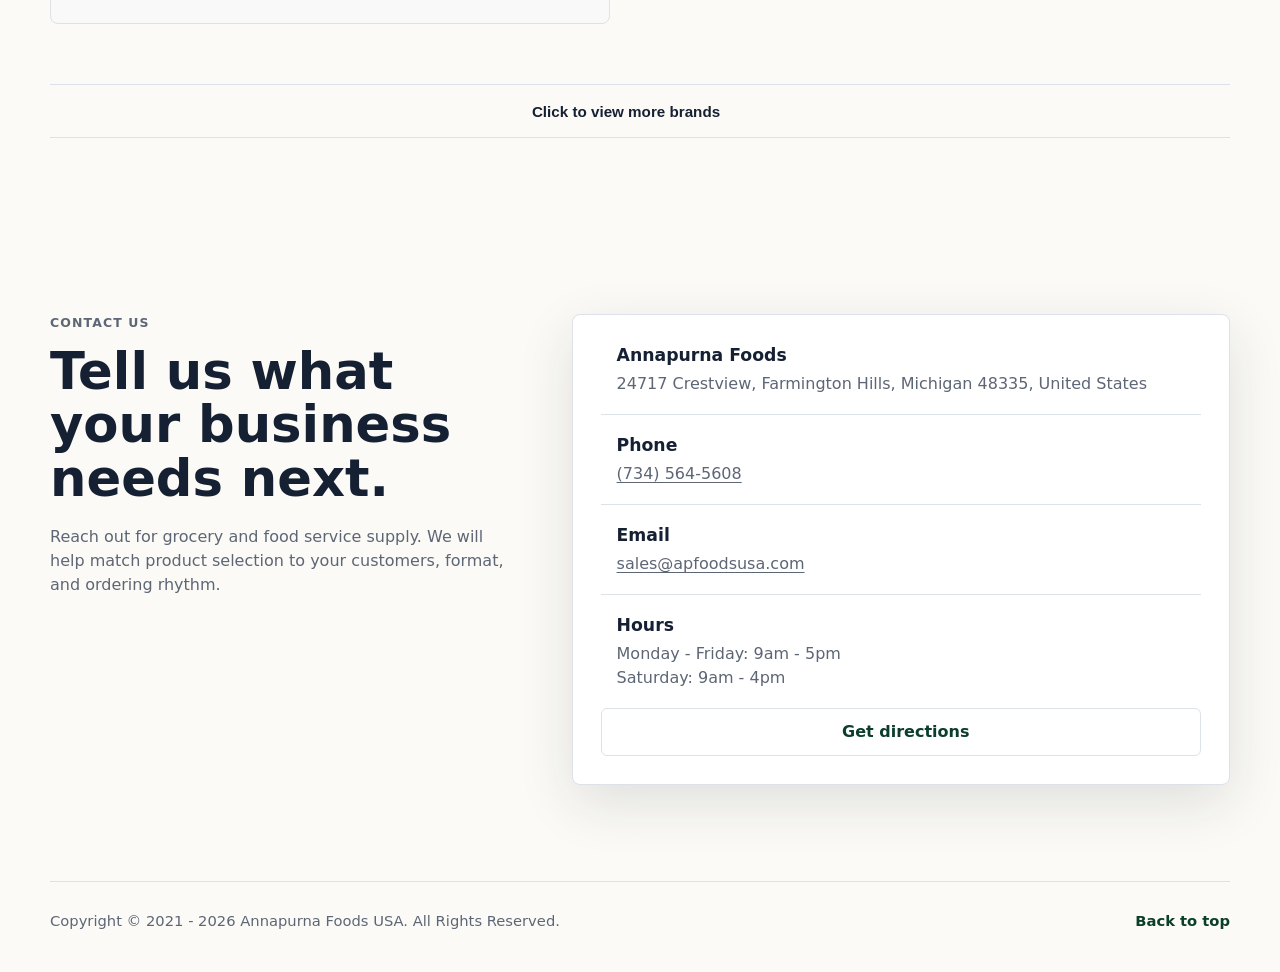
==== commit 179abff1: "Add files via upload" ====
--- a/index.html
+++ b/index.html
@@ -17,7 +17,7 @@
   <body>
     <header class="site-header" data-header>
       <a class="brand" href="#top" aria-label="Annapurna Foods USA home">
-        <span class="brand-mark">AF</span>
+        <span class="brand-mark">AP</span>
         <span>
           <strong>ANNAPURNA<br />FOODS USA</strong>
         </span>
@@ -132,9 +132,8 @@
                   <h3>DECCAN</h3>
                 </div>
                 <p>
-                  A trusted name in premium basmati rice, pulses, and whole spices – delivering purity, aroma, and authentic Indian taste.
-                </p>
-                <a href="#" class="brand-link">View Brand Range →</a>
+Deccan offers high-quality basmati rice known for its long grains, rich aroma, and authentic taste in every meal.                </p>
+                <a href="deccan.html" class="brand-link">View Brand Range →</a>
               </article>
 
               <article class="featured-brand-item">
@@ -143,20 +142,20 @@
                   <h3>ASHOKA</h3>
                 </div>
                 <p>
-                  India's favorite frozen foods brand, offering traditional recipes with convenience and international quality standards.
+A well-known brand offering a wide range of authentic Indian groceries made with traditional recipes and trusted quality.
                 </p>
-                <a href="#" class="brand-link">View Brand Range →</a>
+                <a href="ashoka.html" class="brand-link">View Brand Range →</a>
               </article>
 
               <article class="featured-brand-item">
                 <div class="brand-header">
                   <span class="brand-rank">03</span>
-                  <h3>TDH <small>(TENALI DOUBLE HORSE)</small></h3>
+                  <h3>TDH </h3>
                 </div>
                 <p>
-                  Quality food products crafted with care, specializing in rice, grains, and staples trusted by millions worldwide.
+A trusted Telugu brand known for quality rice, flours, and traditional food staples, crafted with care and enjoyed by families around the world.
                 </p>
-                <a href="#" class="brand-link">View Brand Range →</a>
+                <a href="tdh.html" class="brand-link">View Brand Range →</a>
               </article>
             </div>
           </div>
@@ -188,55 +187,74 @@
               <article>
                 <img src="images.jpeg" alt="Deccan" />
                 <h4>Deccan</h4>
+                                <a href="deccan.html" class="brand-link">View Brand Range →</a>
               </article>
               <article>
                 <img src="ashoka_logo_hr.webp" alt="Ashoka" />
                 <h4>Ashoka</h4>
+            <a href="ashoka.html" class="brand-link">View Brand Range →</a>
               </article>
               <article>
                 <img src="image-removebg-preview-Picsart-AiImageEnhancer.png" alt="TDH" />
                 <h4>Tenali Double Horse</h4>
+          <a href="tdh.html" class="brand-link">View Brand Range →</a>
               </article>
               <article>
                 <img src="8de284_c6eff666ea3b4d86b3fb574796b367d1~mv2.png" alt="Millet Marvels" />
                 <h4>Millet Marvels</h4>
+              <a href="milletmarvels.html" class="brand-link">View Brand Range →</a>
               </article>
               <article>
                 <img src="coca-cola-logo.webp" alt="Coca-Cola India" />
                 <h4>Coca-Cola India</h4>
+                <a href="cokeindia.html" class="brand-link">View Brand Range →</a>
               </article>
               <article>
                 <img src="images.png" alt="Maggi" />
                 <h4>Maggi</h4>
+                <a href="maggi.html" class="brand-link">View Brand Range →</a>
               </article>
               <article>
                 <img src="logo.png" alt="Lotus Rice" />
                 <h4>Lotus </h4>
+                <a href="lotus.html" class="brand-link">View Brand Range →</a>
               </article>
               <article>
                 <img src="ANAND-LOGO-WITH-WHITE-e1762939388465.png" alt="Anand" />
                 <h4>Anand</h4>
+                <a href="anand.html" class="brand-link">View Brand Range →</a>
               </article>
               <article>
                 <img src="BrarsSweetsRestaurant_199_Brampton_ON.avif" alt="Brars" />
                 <h4>Brars</h4>
+                <a href="brars.html" class="brand-link">View Brand Range →</a>
               </article>
               <article>
                 <img src="Rajbhog-LOGO.webp" alt="Rajbhog" />
                 <h4>Rajbhog</h4>
+                <a href="rajbhog.html" class="brand-link">View Brand Range →</a>
               </article>
               <article>
                 <img src="anaganaga-banner-1.jpeg" alt="Anaganaga Snacks" />
-                <h4>Anaganaga Snacks</h4>
+                <h4>Anaganaga </h4>
+                <a href="anaganaga.html" class="brand-link">View Brand Range →</a>
               </article>
               <article>
                 <img src="BCO.27e87c3a-f032-4b12-b8d2-cf94fe2f76e9.png" alt="ABU Basmati Rice" />
                 <h4>ABU</h4>
+                <a href="abu.html" class="brand-link">View Brand Range →</a>
               </article>
               <article>
                 <img src="Untitled (18 x 18 in).png" alt="Banno Basmati Rice" />
                 <h4>Banno</h4>
-              </article>
+                <a href="banno.html" class="brand-link">View Brand Range →</a>
+              </article>
+              <article>
+                <img src="631623430138.png" alt="Karachi Bakery" />
+                <h4>Karachi Bakery</h4>
+                <a href="karachi.html" class="brand-link">View Brand Range →</a>
+              </article>
+             
             </div>
           </div>
         </div>
@@ -299,4 +317,4 @@
       <a href="#top">Back to top</a>
     </footer>
   </body>
-</html>
+</html>
--- a/styles.css
+++ b/styles.css
@@ -863,4 +863,4 @@
     width: 100px;
     height: 50px;
   }
-}
+}
